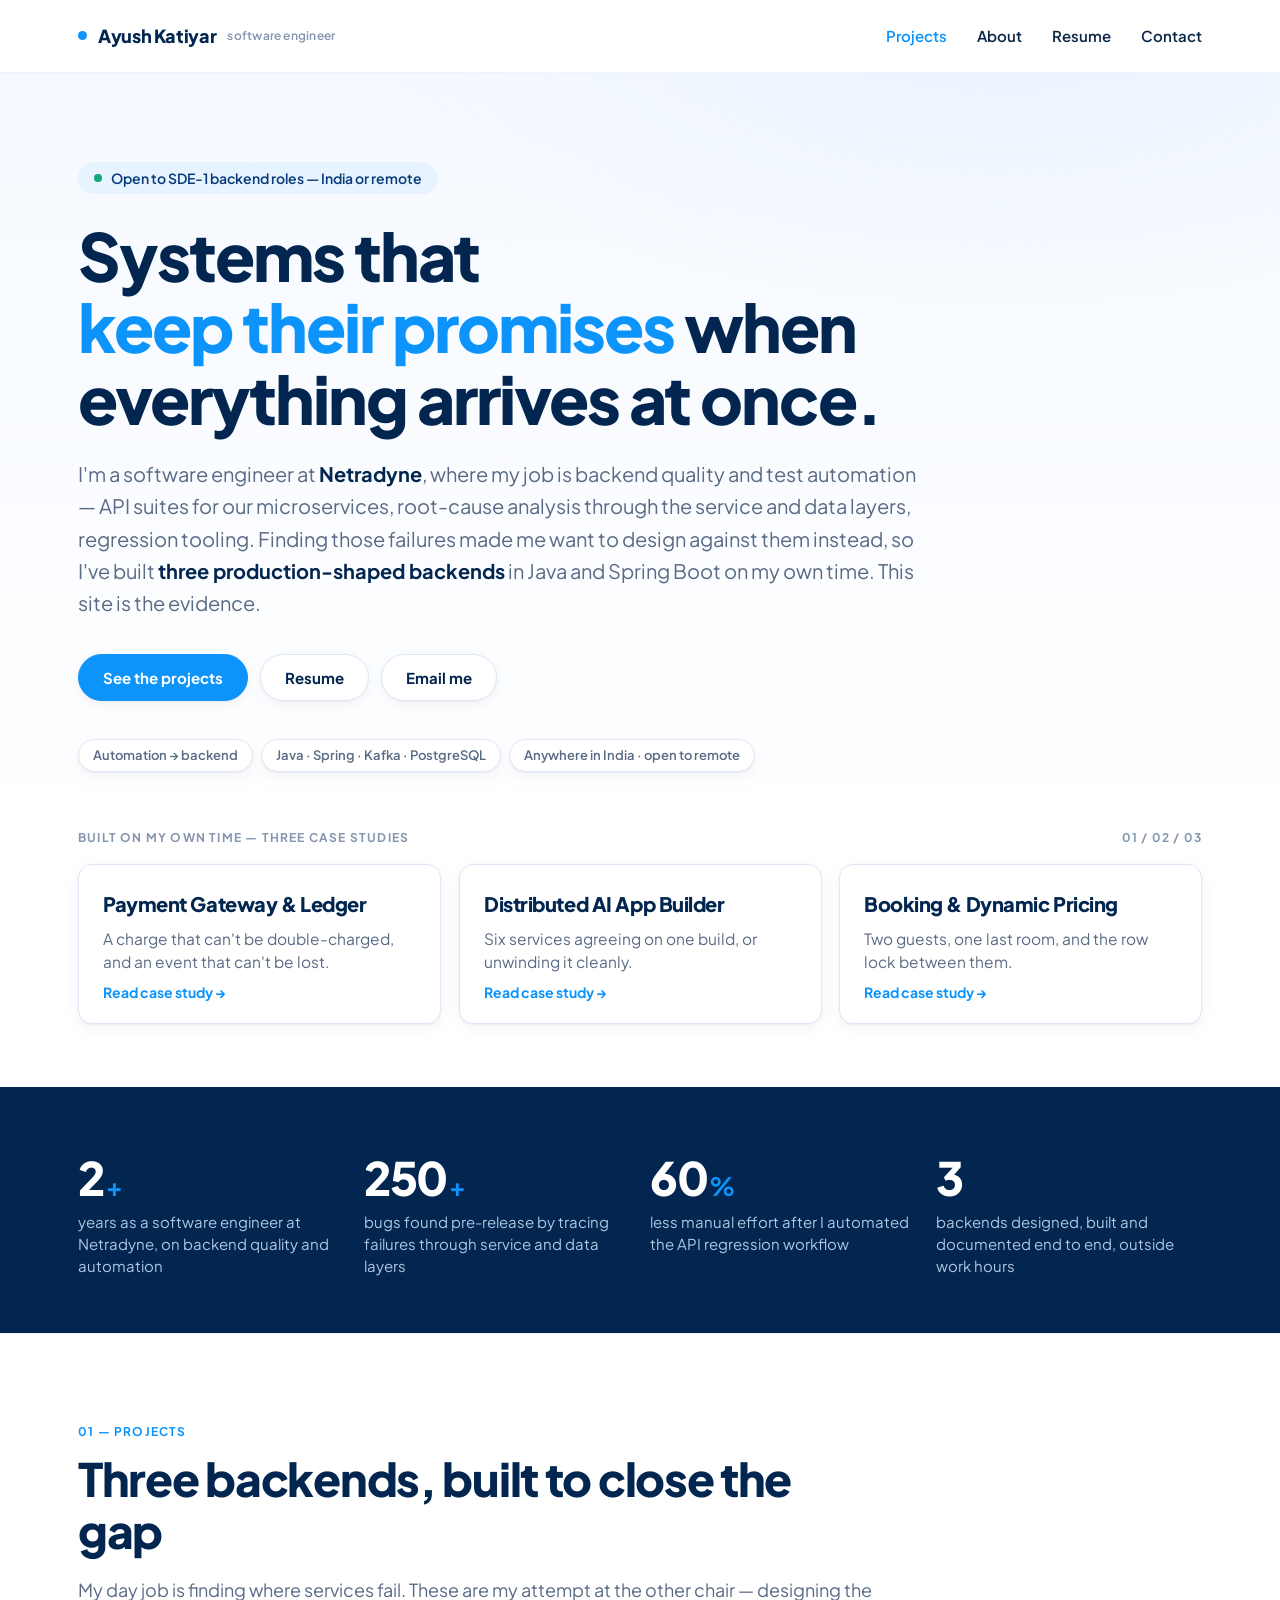
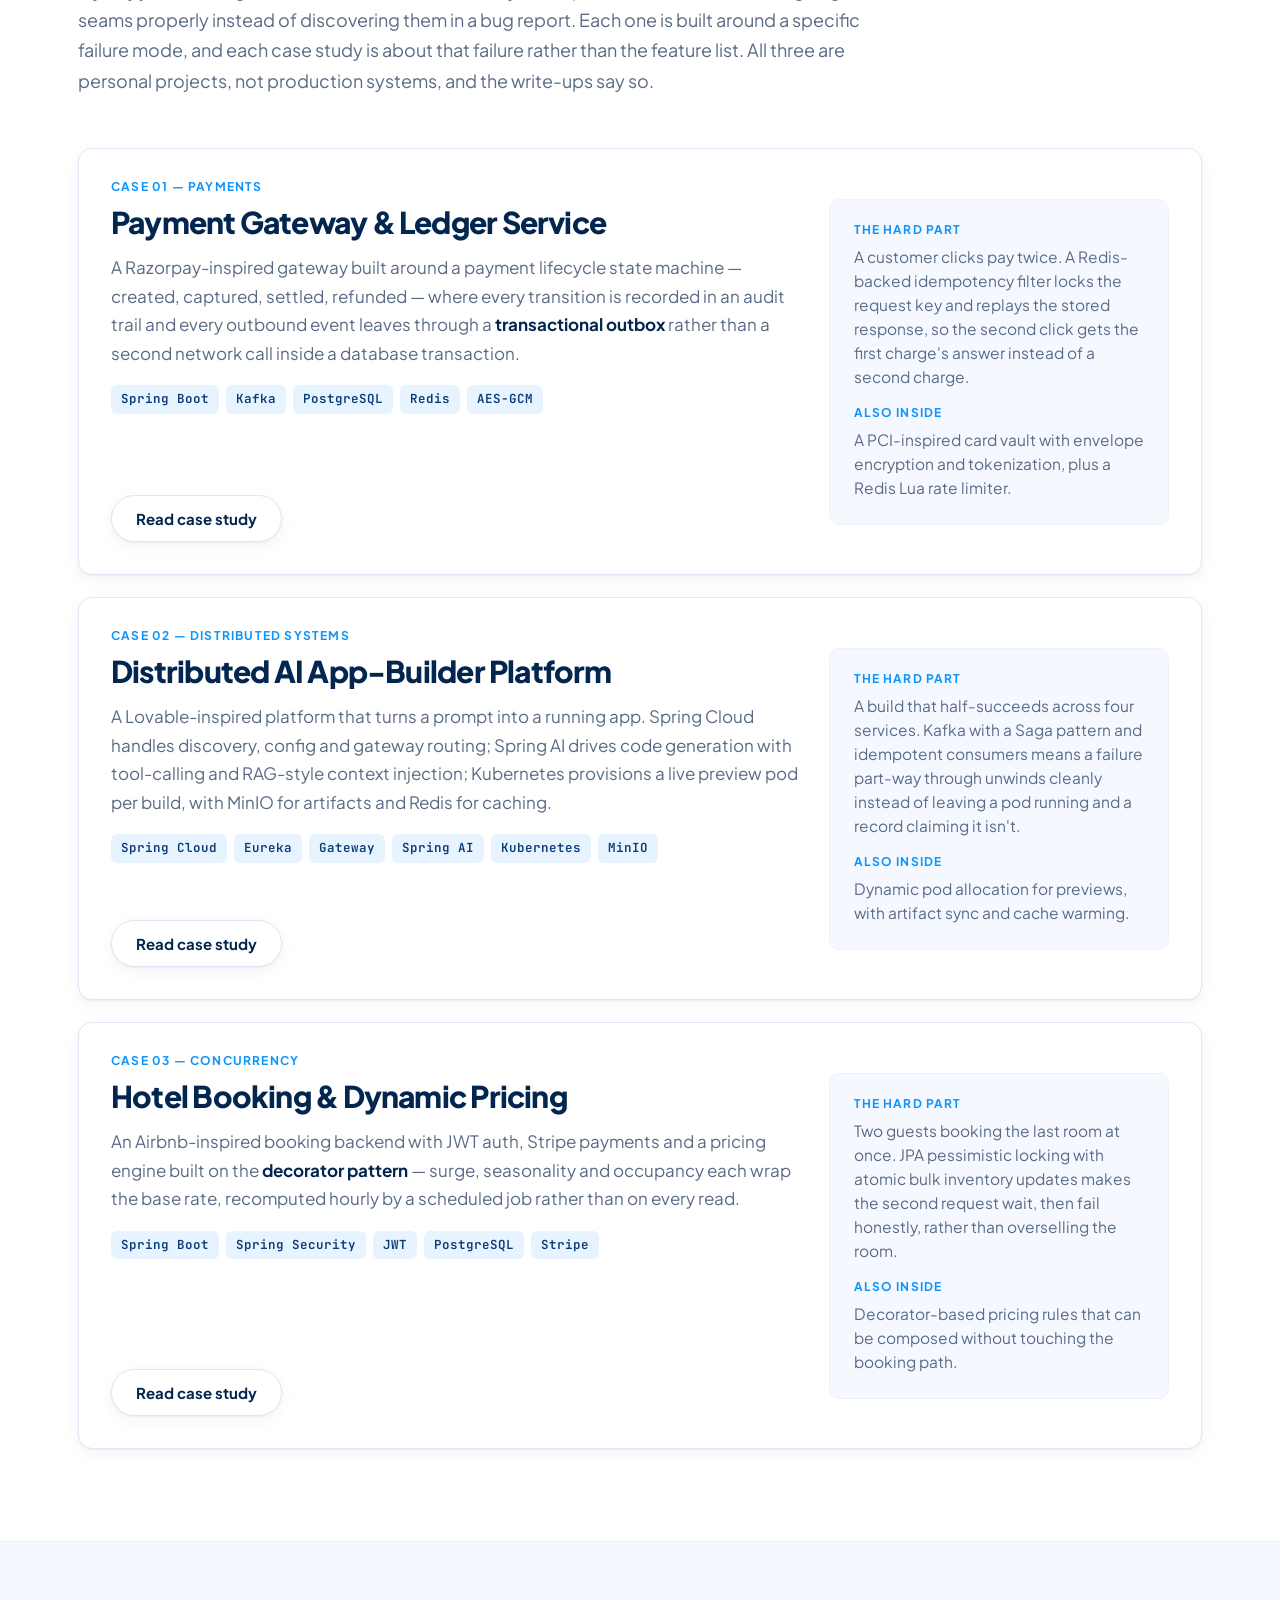
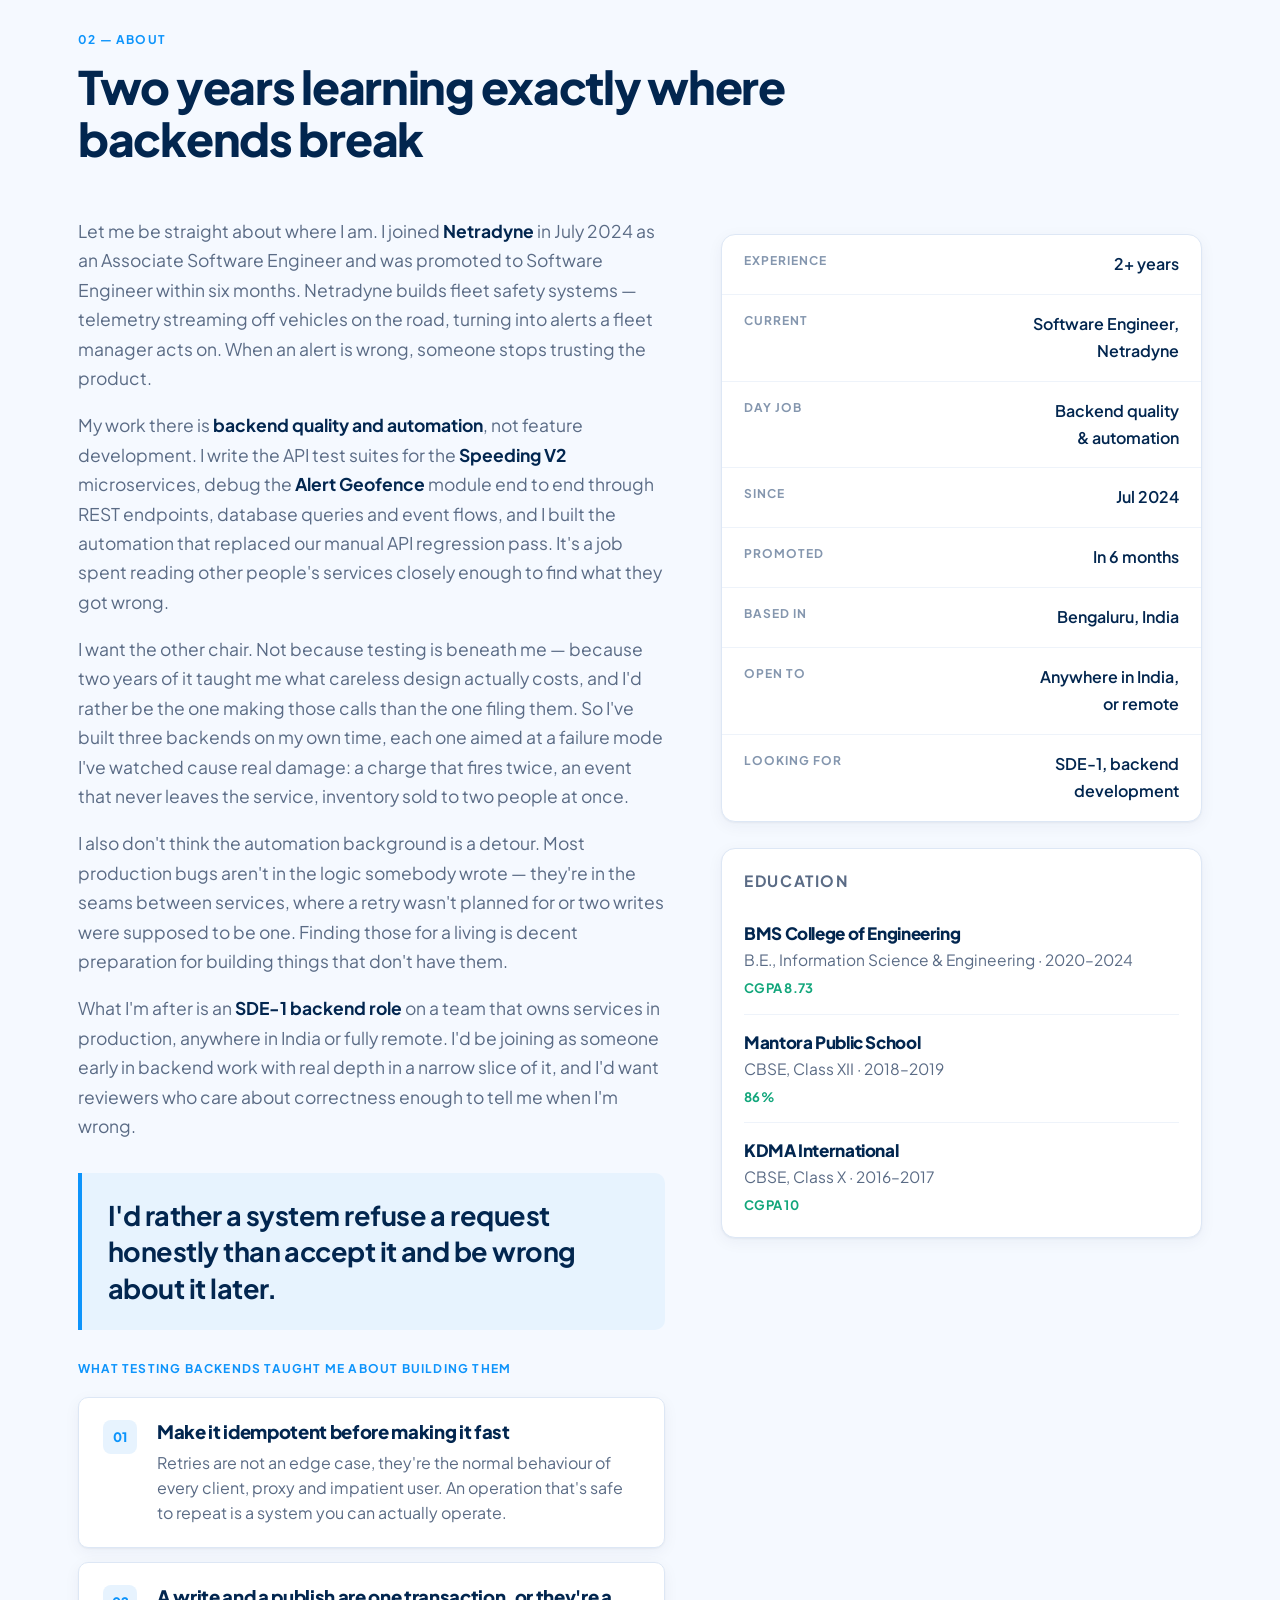
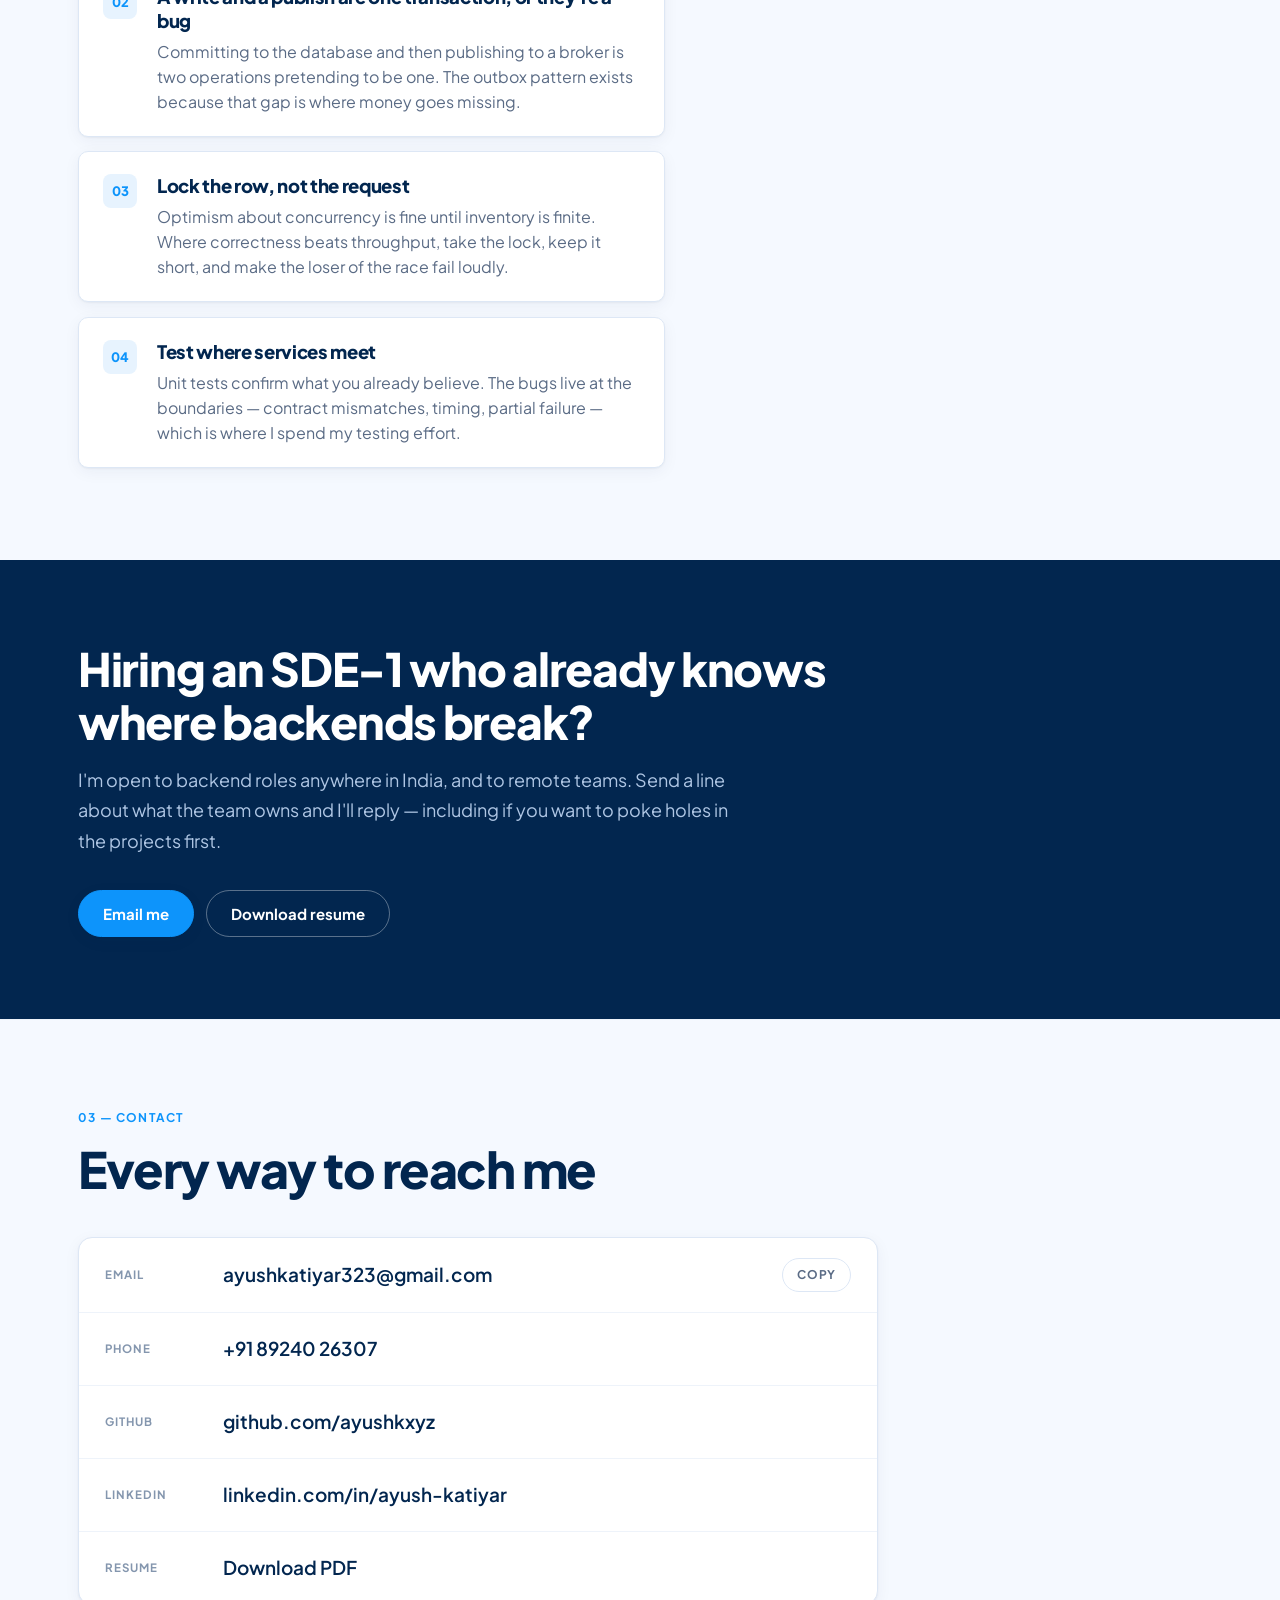
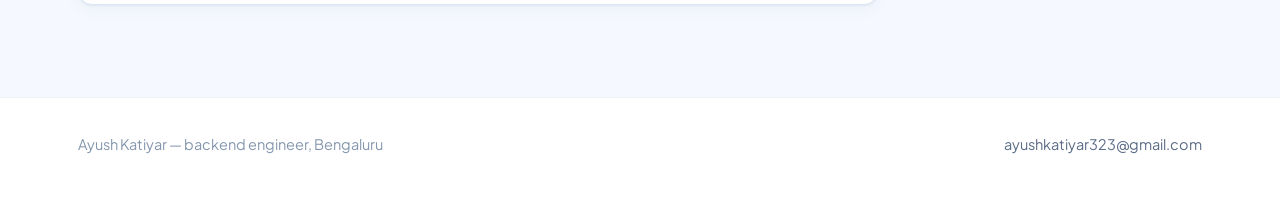
==== index.html @ 24a3d7e9 "Add portfolio site" ====
<!DOCTYPE html>
<html lang="en">
<head>
<meta charset="utf-8">
<meta name="viewport" content="width=device-width, initial-scale=1">
<title>Ayush Katiyar — Software Engineer, moving into backend</title>
<meta name="description" content="Software engineer at Netradyne working on backend quality and test automation, targeting SDE-1 backend roles. Three backends built end to end in Java, Spring Boot, Kafka, PostgreSQL and Redis.">
<meta name="theme-color" content="#FFFFFF">
<meta property="og:title" content="Ayush Katiyar — Software Engineer, moving into backend">
<meta property="og:description" content="I find where backends break for a living. These are three I built to design against those failures instead.">
<meta property="og:type" content="website">
<link rel="preconnect" href="https://fonts.googleapis.com">
<link rel="preconnect" href="https://fonts.gstatic.com" crossorigin>
<link href="https://fonts.googleapis.com/css2?family=Plus+Jakarta+Sans:wght@400;500;600;700;800&family=JetBrains+Mono:wght@400;500;600&display=swap" rel="stylesheet">
<link rel="stylesheet" href="styles.css">
<script>if(!window.matchMedia('(prefers-reduced-motion: reduce)').matches&&'IntersectionObserver' in window){document.documentElement.className+=' anim'}</script>
<link rel="icon" href="data:image/svg+xml,<svg xmlns='http://www.w3.org/2000/svg' viewBox='0 0 100 100'><rect width='100' height='100' rx='22' fill='%2302264F'/><text y='70' x='50' font-size='54' text-anchor='middle' font-family='Helvetica,Arial' font-weight='700' fill='%23FFFFFF'>ak</text></svg>">
</head>
<body>

<nav class="nav">
  <div class="wrap">
    <a class="mark" href="#top">
      <span class="dot" aria-hidden="true"></span>
      Ayush Katiyar
      <span class="sub">software engineer</span>
    </a>
    <ul>
      <li><a href="#projects" aria-current="true">Projects</a></li>
      <li><a href="#about">About</a></li>
      <li class="hide-sm"><a href="Ayush_Katiyar_Resume.pdf" download>Resume</a></li>
      <li><a href="#contact">Contact</a></li>
    </ul>
  </div>
</nav>

<header class="hero" id="top">
  <div class="hero-top">
    <div class="wrap">
      <span class="badge"><span class="dot" aria-hidden="true"></span> Open to SDE-1 backend roles — India or remote</span>
      <h1>Systems that <em>keep their promises</em> when everything arrives at once.</h1>
      <p class="lede">I'm a software engineer at <b>Netradyne</b>, where my job is backend quality and test automation — API suites for our microservices, root-cause analysis through the service and data layers, regression tooling. Finding those failures made me want to design against them instead, so I've built <b>three production-shaped backends</b> in Java and Spring Boot on my own time. This site is the evidence.</p>
      <div class="hero-actions">
        <a class="btn btn-fill" href="#projects">See the projects</a>
        <a class="btn" href="Ayush_Katiyar_Resume.pdf" download>Resume</a>
        <a class="btn" href="https://mail.google.com/mail/?view=cm&amp;fs=1&amp;to=ayushkatiyar323@gmail.com&amp;su=Hi%20Ayush" target="_blank" rel="noopener" data-email="ayushkatiyar323@gmail.com">Email me</a>
      </div>
      <div class="hero-meta">
        <span>Automation → backend</span>
        <span>Java · Spring · Kafka · PostgreSQL</span>
        <span>Anywhere in India · open to remote</span>
      </div>
    </div>
  </div>

  <div class="peek">
    <div class="wrap">
      <div class="peek-head">
        <p class="label">Built on my own time — three case studies</p>
        <p class="label">01 / 02 / 03</p>
      </div>
    </div>
    <div class="wrap">
      <div class="peek-grid">
        <a class="peek-card" href="payment-gateway.html">
          <h3>Payment Gateway &amp; Ledger</h3>
          <p>A charge that can't be double-charged, and an event that can't be lost.</p>
          <span class="go">Read case study →</span>
        </a>
        <a class="peek-card" href="ai-platform.html">
          <h3>Distributed AI App Builder</h3>
          <p>Six services agreeing on one build, or unwinding it cleanly.</p>
          <span class="go">Read case study →</span>
        </a>
        <a class="peek-card" href="booking-engine.html">
          <h3>Booking &amp; Dynamic Pricing</h3>
          <p>Two guests, one last room, and the row lock between them.</p>
          <span class="go">Read case study →</span>
        </a>
      </div>
    </div>
  </div>
</header>

<main>

  <section class="stats">
    <div class="wrap">
      <div class="stat-grid">
        <div class="stat">
          <p class="n">2<small>+</small></p>
          <p>years as a software engineer at Netradyne, on backend quality and automation</p>
        </div>
        <div class="stat">
          <p class="n">250<small>+</small></p>
          <p>bugs found pre-release by tracing failures through service and data layers</p>
        </div>
        <div class="stat">
          <p class="n">60<small>%</small></p>
          <p>less manual effort after I automated the API regression workflow</p>
        </div>
        <div class="stat">
          <p class="n">3</p>
          <p>backends designed, built and documented end to end, outside work hours</p>
        </div>
      </div>
    </div>
  </section>

  <section id="projects">
    <div class="wrap">
      <div class="sec-head">
        <p class="label">01 — Projects</p>
        <div>
          <h2>Three backends, built to close the gap</h2>
          <p class="sub">My day job is finding where services fail. These are my attempt at the other chair — designing the seams properly instead of discovering them in a bug report. Each one is built around a specific failure mode, and each case study is about that failure rather than the feature list. All three are personal projects, not production systems, and the write-ups say so.</p>
        </div>
      </div>

      <article class="entry">
        <div class="entry-main">
          <p class="label kicker">Case 01 — Payments</p>
          <h3><a href="payment-gateway.html">Payment Gateway &amp; Ledger Service</a></h3>
          <p class="body">A Razorpay-inspired gateway built around a payment lifecycle state machine — created, captured, settled, refunded — where every transition is recorded in an audit trail and every outbound event leaves through a <b>transactional outbox</b> rather than a second network call inside a database transaction.</p>
          <div class="stack"><span>Spring Boot</span><span>Kafka</span><span>PostgreSQL</span><span>Redis</span><span>AES-GCM</span></div>
          <div class="entry-cta"><a class="btn" href="payment-gateway.html">Read case study</a></div>
        </div>
        <dl class="aside">
          <dt>The hard part</dt>
          <dd>A customer clicks pay twice. A Redis-backed idempotency filter locks the request key and replays the stored response, so the second click gets the first charge's answer instead of a second charge.</dd>
          <dt>Also inside</dt>
          <dd>A PCI-inspired card vault with envelope encryption and tokenization, plus a Redis Lua rate limiter.</dd>
        </dl>
      </article>

      <article class="entry">
        <div class="entry-main">
          <p class="label kicker">Case 02 — Distributed systems</p>
          <h3><a href="ai-platform.html">Distributed AI App-Builder Platform</a></h3>
          <p class="body">A Lovable-inspired platform that turns a prompt into a running app. Spring Cloud handles discovery, config and gateway routing; Spring AI drives code generation with tool-calling and RAG-style context injection; Kubernetes provisions a live preview pod per build, with MinIO for artifacts and Redis for caching.</p>
          <div class="stack"><span>Spring Cloud</span><span>Eureka</span><span>Gateway</span><span>Spring AI</span><span>Kubernetes</span><span>MinIO</span></div>
          <div class="entry-cta"><a class="btn" href="ai-platform.html">Read case study</a></div>
        </div>
        <dl class="aside">
          <dt>The hard part</dt>
          <dd>A build that half-succeeds across four services. Kafka with a Saga pattern and idempotent consumers means a failure part-way through unwinds cleanly instead of leaving a pod running and a record claiming it isn't.</dd>
          <dt>Also inside</dt>
          <dd>Dynamic pod allocation for previews, with artifact sync and cache warming.</dd>
        </dl>
      </article>

      <article class="entry">
        <div class="entry-main">
          <p class="label kicker">Case 03 — Concurrency</p>
          <h3><a href="booking-engine.html">Hotel Booking &amp; Dynamic Pricing</a></h3>
          <p class="body">An Airbnb-inspired booking backend with JWT auth, Stripe payments and a pricing engine built on the <b>decorator pattern</b> — surge, seasonality and occupancy each wrap the base rate, recomputed hourly by a scheduled job rather than on every read.</p>
          <div class="stack"><span>Spring Boot</span><span>Spring Security</span><span>JWT</span><span>PostgreSQL</span><span>Stripe</span></div>
          <div class="entry-cta"><a class="btn" href="booking-engine.html">Read case study</a></div>
        </div>
        <dl class="aside">
          <dt>The hard part</dt>
          <dd>Two guests booking the last room at once. JPA pessimistic locking with atomic bulk inventory updates makes the second request wait, then fail honestly, rather than overselling the room.</dd>
          <dt>Also inside</dt>
          <dd>Decorator-based pricing rules that can be composed without touching the booking path.</dd>
        </dl>
      </article>
    </div>
  </section>

  <section id="about" class="section-tint">
    <div class="wrap">
      <div class="sec-head">
        <p class="label">02 — About</p>
        <div>
          <h2>Two years learning exactly where backends break</h2>
        </div>
      </div>

      <div class="about-grid">
        <div>
          <div class="prose">
            <p>Let me be straight about where I am. I joined <b>Netradyne</b> in July 2024 as an Associate Software Engineer and was promoted to Software Engineer within six months. Netradyne builds fleet safety systems — telemetry streaming off vehicles on the road, turning into alerts a fleet manager acts on. When an alert is wrong, someone stops trusting the product.</p>
            <p>My work there is <b>backend quality and automation</b>, not feature development. I write the API test suites for the <b>Speeding V2</b> microservices, debug the <b>Alert Geofence</b> module end to end through REST endpoints, database queries and event flows, and I built the automation that replaced our manual API regression pass. It's a job spent reading other people's services closely enough to find what they got wrong.</p>
            <p>I want the other chair. Not because testing is beneath me — because two years of it taught me what careless design actually costs, and I'd rather be the one making those calls than the one filing them. So I've built three backends on my own time, each one aimed at a failure mode I've watched cause real damage: a charge that fires twice, an event that never leaves the service, inventory sold to two people at once.</p>
            <p>I also don't think the automation background is a detour. Most production bugs aren't in the logic somebody wrote — they're in the seams between services, where a retry wasn't planned for or two writes were supposed to be one. Finding those for a living is decent preparation for building things that don't have them.</p>
            <p>What I'm after is an <b>SDE-1 backend role</b> on a team that owns services in production, anywhere in India or fully remote. I'd be joining as someone early in backend work with real depth in a narrow slice of it, and I'd want reviewers who care about correctness enough to tell me when I'm wrong.</p>
          </div>

          <p class="pull">I'd rather a system refuse a request honestly than accept it and be wrong about it later.</p>

          <p class="label" style="margin-bottom:22px">What testing backends taught me about building them</p>
          <ol class="principles">
            <li>
              <div>
                <h4>Make it idempotent before making it fast</h4>
                <p>Retries are not an edge case, they're the normal behaviour of every client, proxy and impatient user. An operation that's safe to repeat is a system you can actually operate.</p>
              </div>
            </li>
            <li>
              <div>
                <h4>A write and a publish are one transaction, or they're a bug</h4>
                <p>Committing to the database and then publishing to a broker is two operations pretending to be one. The outbox pattern exists because that gap is where money goes missing.</p>
              </div>
            </li>
            <li>
              <div>
                <h4>Lock the row, not the request</h4>
                <p>Optimism about concurrency is fine until inventory is finite. Where correctness beats throughput, take the lock, keep it short, and make the loser of the race fail loudly.</p>
              </div>
            </li>
            <li>
              <div>
                <h4>Test where services meet</h4>
                <p>Unit tests confirm what you already believe. The bugs live at the boundaries — contract mismatches, timing, partial failure — which is where I spend my testing effort.</p>
              </div>
            </li>
          </ol>
        </div>

        <aside>
          <dl class="facts">
            <div class="row"><dt>Experience</dt><dd>2+ years</dd></div>
            <div class="row"><dt>Current</dt><dd>Software Engineer,<br>Netradyne</dd></div>
            <div class="row"><dt>Day job</dt><dd>Backend quality<br>&amp; automation</dd></div>
            <div class="row"><dt>Since</dt><dd>Jul 2024</dd></div>
            <div class="row"><dt>Promoted</dt><dd>In 6 months</dd></div>
            <div class="row"><dt>Based in</dt><dd>Bengaluru, India</dd></div>
            <div class="row"><dt>Open to</dt><dd>Anywhere in India,<br>or remote</dd></div>
            <div class="row"><dt>Looking for</dt><dd>SDE-1, backend<br>development</dd></div>
          </dl>

          <div class="edu">
            <p class="label" style="margin-bottom:18px">Education</p>
            <div class="item">
              <h4>BMS College of Engineering</h4>
              <p>B.E., Information Science &amp; Engineering · 2020–2024</p>
              <p class="score">CGPA 8.73</p>
            </div>
            <div class="item">
              <h4>Mantora Public School</h4>
              <p>CBSE, Class XII · 2018–2019</p>
              <p class="score">86%</p>
            </div>
            <div class="item">
              <h4>KDMA International</h4>
              <p>CBSE, Class X · 2016–2017</p>
              <p class="score">CGPA 10</p>
            </div>
          </div>
        </aside>
      </div>
    </div>
  </section>

  <section class="cta-band">
    <div class="wrap">
      <h2>Hiring an SDE-1 who already knows where backends break?</h2>
      <p>I'm open to backend roles anywhere in India, and to remote teams. Send a line about what the team owns and I'll reply — including if you want to poke holes in the projects first.</p>
      <div class="row">
        <a class="btn btn-fill" href="https://mail.google.com/mail/?view=cm&amp;fs=1&amp;to=ayushkatiyar323@gmail.com&amp;su=Hi%20Ayush" target="_blank" rel="noopener" data-email="ayushkatiyar323@gmail.com">Email me</a>
        <a class="btn btn-ghost" href="Ayush_Katiyar_Resume.pdf" download>Download resume</a>
      </div>
    </div>
  </section>

  <section class="contact" id="contact">
    <div class="wrap">
      <p class="label">03 — Contact</p>
      <h2>Every way to reach me</h2>
      <div class="rows">
        <div class="crow">
          <span class="lbl">Email</span>
          <span class="val"><a href="mailto:ayushkatiyar323@gmail.com?subject=Hi%20Ayush" data-email="ayushkatiyar323@gmail.com">ayushkatiyar323@gmail.com</a></span>
          <button class="copy" id="copyEmail" type="button">Copy</button>
        </div>
        <div class="crow">
          <span class="lbl">Phone</span>
          <span class="val"><a href="tel:+918924026307">+91 89240 26307</a></span>
        </div>
        <div class="crow">
          <span class="lbl">GitHub</span>
          <span class="val"><a href="https://github.com/ayushkxyz" target="_blank" rel="noopener">github.com/ayushkxyz</a></span>
        </div>
        <div class="crow">
          <span class="lbl">LinkedIn</span>
          <span class="val"><a href="https://www.linkedin.com/in/ayush-katiyar" target="_blank" rel="noopener">linkedin.com/in/ayush-katiyar</a></span>
        </div>
        <div class="crow">
          <span class="lbl">Resume</span>
          <span class="val"><a href="Ayush_Katiyar_Resume.pdf" download>Download PDF</a></span>
        </div>
      </div>
    </div>
  </section>

</main>

<footer>
  <div class="wrap">
    <span>Ayush Katiyar — backend engineer, Bengaluru</span>
    <span><a href="mailto:ayushkatiyar323@gmail.com?subject=Hi%20Ayush" data-email="ayushkatiyar323@gmail.com">ayushkatiyar323@gmail.com</a></span>
  </div>
</footer>

<script src="app.js"></script>
</body>
</html>
---- styles.css ----
/* ============================================================
   Ayush Katiyar — portfolio
   Fintech-product visual language: navy type on white,
   dodger-blue actions, rounded cards, soft blue shadows.
   ============================================================ */

:root{
  --white:#FFFFFF;
  --tint:#F5F9FF;
  --tint-2:#EBF3FF;
  --navy:#02264F;
  --navy-2:#063A78;
  --ink:#0B2545;
  --muted:#5A6B85;
  --muted-2:#8496AE;
  --line:#DDE7F5;
  --line-2:#EEF3FA;
  --blue:#0D94FB;
  --blue-dark:#0A7BD1;
  --blue-soft:#E7F3FE;
  --green:#12A67B;
  --shadow:0 1px 2px rgba(2,38,82,.05),0 4px 16px rgba(2,38,82,.05);
  --shadow-lift:0 8px 30px rgba(2,38,82,.11);

  --sans:"Plus Jakarta Sans",system-ui,-apple-system,sans-serif;
  --mono:"JetBrains Mono",ui-monospace,monospace;

  --r:14px;
  --r-sm:10px;
  --gutter:28px;
  --max:1180px;
}

*{box-sizing:border-box}
html{-webkit-text-size-adjust:100%;scroll-behavior:smooth}
body{
  margin:0;
  background:var(--white);
  color:var(--ink);
  font:400 17.5px/1.68 var(--sans);
  -webkit-font-smoothing:antialiased;
}
::selection{background:var(--blue);color:#fff}
h1,h2,h3,h4{font-family:var(--sans);color:var(--navy);margin:0;line-height:1.14;letter-spacing:-.022em;font-weight:800}
p{margin:0}
a{color:var(--blue);text-decoration:none}
a:hover{color:var(--blue-dark)}
:focus-visible{outline:2.5px solid var(--blue);outline-offset:3px;border-radius:4px}
img,svg{max-width:100%}
code{font-family:var(--mono);font-size:.9em;background:var(--tint-2);color:var(--navy-2);padding:2px 6px;border-radius:5px}

.wrap{width:100%;max-width:var(--max);margin:0 auto;padding:0 var(--gutter)}
.rule{border:0;border-top:1px solid var(--line-2);margin:0}

/* eyebrow label */
.label{
  font:700 12px/1 var(--sans);
  letter-spacing:.1em;text-transform:uppercase;color:var(--blue);
}
.label-y{color:var(--blue)}

/* pill badge */
.badge{
  display:inline-flex;align-items:center;gap:9px;
  background:var(--blue-soft);color:var(--navy-2);
  border-radius:999px;padding:9px 16px;
  font:600 14px/1 var(--sans);
}
.badge .dot{width:8px;height:8px;border-radius:50%;background:var(--green);flex:none}

/* ---------------- nav ---------------- */
.nav{
  position:sticky;top:0;z-index:40;
  background:rgba(255,255,255,.92);
  backdrop-filter:blur(12px);
  border-bottom:1px solid var(--line-2);
}
.nav .wrap{display:flex;align-items:center;gap:24px;height:72px}
.nav .mark{
  display:flex;align-items:center;gap:11px;flex:1;min-width:0;
  font-weight:800;font-size:18px;color:var(--navy);letter-spacing:-.02em;
}
.nav .mark:hover{color:var(--navy)}
.nav .mark .dot{width:9px;height:9px;border-radius:50%;background:var(--blue);flex:none}
.nav .mark .sub{font:600 12px/1 var(--sans);color:var(--muted-2);letter-spacing:.02em}
.nav ul{display:flex;align-items:center;gap:30px;margin:0;padding:0;list-style:none}
.nav ul a{font:600 15px/1 var(--sans);color:var(--ink)}
.nav ul a:hover{color:var(--blue)}
.nav ul a[aria-current]{color:var(--blue)}

/* ---------------- buttons ---------------- */
.btn{
  display:inline-flex;align-items:center;justify-content:center;gap:8px;
  font:700 15px/1 var(--sans);
  padding:15px 24px;border-radius:999px;
  border:1.5px solid var(--line);background:var(--white);color:var(--navy);
  cursor:pointer;box-shadow:var(--shadow);
  transition:border-color .16s ease,color .16s ease,box-shadow .2s ease,transform .16s ease,background .16s ease;
}
.btn:hover{border-color:var(--blue);color:var(--blue);box-shadow:var(--shadow-lift);transform:translateY(-2px)}
.btn-fill{background:var(--blue);border-color:var(--blue);color:#fff}
.btn-fill:hover{background:var(--blue-dark);border-color:var(--blue-dark);color:#fff}
.btn-ghost{background:transparent;border-color:rgba(255,255,255,.35);color:#fff;box-shadow:none}
.btn-ghost:hover{background:rgba(255,255,255,.1);border-color:#fff;color:#fff}

/* ---------------- hero ---------------- */
.hero{
  position:relative;overflow:hidden;
  background:
    radial-gradient(900px 460px at 78% -8%,var(--tint-2) 0%,rgba(235,243,255,0) 70%),
    linear-gradient(180deg,var(--tint) 0%,var(--white) 78%);
}
.hero-top{padding:88px 0 60px;position:relative}
.hero h1{
  font-size:clamp(38px,5.6vw,66px);
  max-width:20ch;margin-top:26px;letter-spacing:-.03em;line-height:1.08;
}
.hero h1 em{font-style:normal;color:var(--blue)}
.hero .lede{
  margin-top:24px;max-width:56ch;color:var(--muted);
  font-size:clamp(17.5px,1.6vw,20px);line-height:1.62;
}
.hero .lede b{color:var(--navy);font-weight:700}
.hero-actions{display:flex;flex-wrap:wrap;gap:12px;margin-top:34px}
.hero-meta{
  display:flex;flex-wrap:wrap;gap:8px;margin-top:38px;align-items:center;
}
.hero-meta span{
  font:600 13px/1 var(--sans);color:var(--muted);
  background:var(--white);border:1px solid var(--line);
  border-radius:999px;padding:9px 14px;box-shadow:var(--shadow);
}
.hero-meta span::before{content:none}

/* work peek cards at the fold */
.peek{padding-bottom:64px}
.peek-head{display:flex;justify-content:space-between;align-items:baseline;padding:0 0 20px;gap:20px}
.peek-head .label{color:var(--muted-2)}
.peek-grid{display:grid;grid-template-columns:repeat(3,1fr);gap:18px;background:transparent;border:0}
.peek-card{
  background:var(--white);border:1px solid var(--line);border-radius:var(--r);
  padding:26px 24px 24px;display:flex;flex-direction:column;gap:11px;
  box-shadow:var(--shadow);
  transition:box-shadow .22s ease,transform .22s ease,border-color .22s ease;
}
.peek-card:hover{box-shadow:var(--shadow-lift);transform:translateY(-4px);border-color:var(--blue)}
.peek-card h3{font-size:20px;line-height:1.25}
.peek-card p{font-size:15.5px;color:var(--muted);line-height:1.5}
.peek-card .go{margin-top:auto;font:700 14px/1 var(--sans);color:var(--blue);display:inline-block}

/* ---------------- stat band ---------------- */
.stats{background:var(--navy);border:0;padding:56px 0}
.stat-grid{display:grid;grid-template-columns:repeat(4,1fr);gap:20px}
.stat{color:#fff}
.stat .n{font-size:clamp(32px,3.8vw,46px);font-weight:800;letter-spacing:-.03em;color:#fff;line-height:1.05}
.stat .n small{font-size:.55em;font-weight:700;color:var(--blue);margin-left:2px}
.stat p{margin-top:10px;color:#AFC6E4;font-size:15px;line-height:1.45}

/* ---------------- sections ---------------- */
section{padding:92px 0;border-top:1px solid var(--line-2)}
.section-tint{background:var(--tint)}
.sec-head{display:grid;grid-template-columns:1fr;gap:0;margin-bottom:52px;max-width:none}
.sec-head h2{font-size:clamp(30px,4.2vw,46px);letter-spacing:-.028em;max-width:24ch;margin-top:14px}
.sec-head .sub{color:var(--muted);margin-top:18px;max-width:62ch;font-size:18px}

/* ---------------- work list ---------------- */
.entry{
  display:grid;grid-template-columns:minmax(0,1fr) 340px;gap:30px;
  background:var(--white);border:1px solid var(--line);border-radius:var(--r);
  padding:32px;margin-bottom:22px;box-shadow:var(--shadow);
  transition:box-shadow .22s ease,border-color .22s ease;
}
.entry:hover{box-shadow:var(--shadow-lift);border-color:#C9DDF6}
.entry:last-of-type{margin-bottom:0}
.entry-main{display:flex;flex-direction:column;min-width:0}
.entry-cta{margin-top:auto;padding-top:24px}
.entry h3{font-size:clamp(23px,2.6vw,30px);letter-spacing:-.026em}
.entry h3 a{color:var(--navy)}
.entry h3 a:hover{color:var(--blue)}
.entry .kicker{margin-bottom:12px}
.entry .body{color:var(--muted);margin-top:14px;max-width:60ch;font-size:17px}
.entry .body b{color:var(--navy);font-weight:700}
.stack{display:flex;flex-wrap:wrap;gap:7px;margin-top:18px}
.stack span{
  font:600 12.5px/1 var(--mono);color:var(--navy-2);
  background:var(--blue-soft);border-radius:6px;padding:8px 10px;
}
.entry .aside{
  background:var(--tint);border:1px solid var(--line-2);border-radius:var(--r-sm);
  padding:24px;align-self:stretch;
}
.entry .aside dt{
  font:700 12px/1 var(--sans);letter-spacing:.09em;text-transform:uppercase;
  color:var(--blue);margin-bottom:9px;
}
.entry .aside dd{margin:0 0 18px;color:var(--muted);font-size:15.5px;line-height:1.55}
.entry .aside dd:last-child{margin-bottom:0}

/* ---------------- about ---------------- */
.about-grid{display:grid;grid-template-columns:1.1fr .9fr;gap:56px}
.prose p{margin-bottom:18px;color:var(--muted);font-size:17.5px}
.prose p:last-child{margin-bottom:0}
.prose b{color:var(--navy);font-weight:700}
.pull{
  font-size:clamp(21px,2.4vw,27px);font-weight:700;line-height:1.35;
  letter-spacing:-.02em;color:var(--navy);
  background:var(--blue-soft);border-left:4px solid var(--blue);
  border-radius:0 var(--r-sm) var(--r-sm) 0;
  padding:24px 26px;margin:32px 0;
}
.principles{margin:0;padding:0;list-style:none;counter-reset:p;display:grid;gap:14px}
.principles li{
  counter-increment:p;background:var(--white);
  border:1px solid var(--line);border-radius:var(--r-sm);padding:22px 24px;
  display:grid;grid-template-columns:38px 1fr;gap:16px;box-shadow:var(--shadow);
  transition:border-color .2s ease,box-shadow .2s ease;
}
.principles li:hover{border-color:var(--blue);box-shadow:var(--shadow-lift)}
.principles li::before{
  content:counter(p,decimal-leading-zero);
  font:800 13px/1.7 var(--sans);color:var(--blue);
  background:var(--blue-soft);border-radius:8px;
  width:34px;height:34px;display:grid;place-items:center;
}
.principles h4{font-size:18.5px;letter-spacing:-.018em;line-height:1.3}
.principles p{color:var(--muted);font-size:16px;margin-top:7px;line-height:1.55}

.facts{
  background:var(--white);border:1px solid var(--line);
  border-radius:var(--r);box-shadow:var(--shadow);overflow:hidden;
}
.facts .row{display:flex;justify-content:space-between;gap:18px;padding:16px 22px;border-top:1px solid var(--line-2)}
.facts .row:first-child{border-top:none}
.facts dt{font:700 12px/1.6 var(--sans);letter-spacing:.08em;text-transform:uppercase;color:var(--muted-2)}
.facts dd{margin:0;text-align:right;font-size:16px;font-weight:600;color:var(--navy)}
.edu{margin-top:26px;background:var(--white);border:1px solid var(--line);border-radius:var(--r);padding:6px 22px;box-shadow:var(--shadow)}
.edu > .label{padding-top:18px;display:block}
.edu h4{font-size:17px;margin-bottom:4px}
.edu .item{padding:18px 0;border-top:1px solid var(--line-2)}
.edu .item:first-of-type{border-top:none}
.edu p{color:var(--muted);font-size:15.5px}
.edu .score{font:700 13px/1 var(--sans);color:var(--green);margin-top:9px;letter-spacing:.02em}

/* ---------------- diagrams ---------------- */
.figure{
  border:1px solid var(--line);background:var(--white);
  border-radius:var(--r);padding:28px;box-shadow:var(--shadow);
}
.figure svg{width:100%;height:auto;display:block}
.figure figcaption{
  margin-top:22px;padding-top:18px;border-top:1px solid var(--line-2);
  color:var(--muted);font-size:15.5px;line-height:1.55;
  display:flex;gap:20px;justify-content:space-between;align-items:flex-start;flex-wrap:wrap;
}
.figure figcaption p{max-width:56ch}
.node rect{fill:var(--white);stroke:#C4D8F0;stroke-width:1.4}
.node text{font:600 12.5px var(--mono);fill:var(--muted)}
.node.on rect{stroke:var(--blue);stroke-width:2;fill:var(--blue-soft)}
.node.on text{fill:var(--navy)}
.node.terminal rect{stroke-dasharray:4 3}
.node.ghost rect{fill:var(--tint);stroke-dasharray:3 3}
.edge{stroke:#B9CFE9;stroke-width:1.4;fill:none}
.edge.dashed{stroke-dasharray:5 4}
.edge.y{stroke:var(--blue)}
.arrow{fill:#B9CFE9}
.arrow.y{fill:var(--blue)}
.edge-label{font:500 11.5px var(--mono);fill:var(--muted-2)}
.lane-label{font:700 11.5px var(--sans);fill:var(--muted-2);letter-spacing:.08em}
.lane-bg{fill:var(--tint)}
#token circle{fill:var(--blue)}
#token{transition:transform .85s cubic-bezier(.5,.05,.3,1);opacity:0}
#token.live{opacity:1}
.run{
  font:700 13.5px/1 var(--sans);
  padding:12px 18px;border:1.5px solid var(--line);border-radius:999px;
  background:var(--white);color:var(--navy);cursor:pointer;white-space:nowrap;
  transition:border-color .16s ease,color .16s ease;
}
.run:hover{border-color:var(--blue);color:var(--blue)}

/* ---------------- case study page ---------------- */
.case-hero{
  padding:70px 0 60px;
  background:
    radial-gradient(760px 380px at 82% -12%,var(--tint-2) 0%,rgba(235,243,255,0) 72%),
    linear-gradient(180deg,var(--tint) 0%,var(--white) 88%);
}
.back{font:700 14px/1 var(--sans);color:var(--blue)}
.back:hover{color:var(--blue-dark)}
.case-hero h1{font-size:clamp(33px,5vw,58px);letter-spacing:-.03em;max-width:22ch;margin-top:22px}
.case-hero .lede{margin-top:24px;max-width:62ch;color:var(--muted);font-size:clamp(17.5px,1.6vw,20px);line-height:1.62}
.spec{
  display:grid;grid-template-columns:repeat(4,1fr);gap:0;
  background:var(--white);border:1px solid var(--line);
  border-radius:var(--r);margin-top:44px;box-shadow:var(--shadow);overflow:hidden;
}
.spec div{padding:22px 24px;border-left:1px solid var(--line-2)}
.spec div:first-child{border-left:0}
.spec dt{font:700 11.5px/1 var(--sans);letter-spacing:.09em;text-transform:uppercase;color:var(--blue);margin-bottom:10px}
.spec dd{margin:0;font-size:15.5px;line-height:1.5;color:var(--navy);font-weight:600}
.case section{padding:76px 0}
.case-body{display:grid;grid-template-columns:1fr;gap:0}
.case-body > .label{margin-bottom:12px}
.case-body h2{font-size:clamp(26px,3.4vw,40px);letter-spacing:-.028em;max-width:26ch}
.case-body .prose{max-width:66ch;margin-top:20px}
.case-body .prose h3{font-size:20px;margin:32px 0 10px;letter-spacing:-.018em}
.case-body .prose ul{margin:16px 0;padding-left:0;list-style:none}
.case-body .prose li{position:relative;padding-left:26px;margin-bottom:11px;color:var(--muted)}
.case-body .prose li::before{
  content:"";position:absolute;left:0;top:.52em;
  width:14px;height:14px;border-radius:50%;
  background:var(--blue-soft);
  box-shadow:inset 0 0 0 3px var(--white),inset 0 0 0 5px var(--blue);
}
.case-body .prose li b{color:var(--navy);font-weight:700}
.case-body .figure{margin-top:32px}
.code{
  font:500 14px/1.75 var(--mono);color:#CFE3FA;
  background:var(--navy);border:0;border-radius:var(--r-sm);
  padding:22px 24px;margin-top:24px;overflow-x:auto;white-space:pre;
  box-shadow:var(--shadow);
}
.code b{color:#7CC5FF;font-weight:600}
.nextprev{display:grid;grid-template-columns:1fr 1fr;gap:18px;padding:56px 0 8px}
.nextprev a{
  background:var(--white);border:1px solid var(--line);border-radius:var(--r);
  padding:30px 32px;display:block;box-shadow:var(--shadow);
  transition:box-shadow .22s ease,border-color .22s ease,transform .22s ease;
}
.nextprev a:hover{box-shadow:var(--shadow-lift);border-color:var(--blue);transform:translateY(-3px)}
.nextprev .label{margin-bottom:11px;display:block}
.nextprev h3{font-size:22px;letter-spacing:-.024em}
.nextprev .r{text-align:right}

/* ---------------- closing CTA band ---------------- */
.cta-band{background:var(--navy);border:0;padding:82px 0}
.cta-band h2{color:#fff;font-size:clamp(29px,4vw,46px);max-width:24ch;letter-spacing:-.028em}
.cta-band p{color:#AFC6E4;margin-top:18px;max-width:52ch;font-size:18px}
.cta-band .row{display:flex;flex-wrap:wrap;gap:12px;margin-top:34px}

/* ---------------- contact ---------------- */
.contact{background:var(--tint)}
.contact h2{font-size:clamp(30px,4.4vw,50px);letter-spacing:-.03em;max-width:22ch;margin-top:16px}
.rows{
  margin-top:40px;max-width:800px;background:var(--white);
  border:1px solid var(--line);border-radius:var(--r);
  box-shadow:var(--shadow);overflow:hidden;
}
.crow{display:flex;align-items:center;gap:22px;padding:20px 26px;border-top:1px solid var(--line-2)}
.crow:first-child{border-top:none}
.crow .lbl{
  font:700 11.5px/1 var(--sans);letter-spacing:.09em;text-transform:uppercase;
  color:var(--muted-2);width:96px;flex:none;
}
.crow .val{font-size:clamp(16.5px,1.8vw,19px);font-weight:600;color:var(--navy);flex:1;min-width:0;overflow-wrap:anywhere}
.crow .val a{color:var(--navy)}
.crow .val a:hover{color:var(--blue)}
.copy{
  font:700 12px/1 var(--sans);letter-spacing:.06em;text-transform:uppercase;
  background:var(--white);border:1.5px solid var(--line);border-radius:999px;
  padding:10px 14px;color:var(--muted);cursor:pointer;
  transition:border-color .16s ease,color .16s ease;
}
.copy:hover{border-color:var(--blue);color:var(--blue)}

footer{padding:34px 0 46px;color:var(--muted-2);font-size:14.5px;border-top:1px solid var(--line-2)}
footer .wrap{display:flex;justify-content:space-between;gap:18px;flex-wrap:wrap}
footer a{color:var(--muted)}
footer a:hover{color:var(--blue)}

/* ---------------- responsive ---------------- */
@media (max-width:1000px){
  .entry{grid-template-columns:1fr;gap:24px;padding:26px}
  .entry-cta{margin-top:0;padding-top:20px}
  .about-grid{grid-template-columns:1fr;gap:44px}
  .spec{grid-template-columns:repeat(2,1fr)}
  .spec div:nth-child(3){border-left:0}
  .spec div:nth-child(n+3){border-top:1px solid var(--line-2)}
  .peek-grid{grid-template-columns:1fr}
  .stat-grid{grid-template-columns:repeat(2,1fr);gap:28px}
  section{padding:70px 0}
  .hero-top{padding:60px 0 46px}
}
@media (max-width:620px){
  :root{--gutter:20px}
  body{font-size:17px}
  .nav .wrap{height:64px;gap:14px}
  .nav .mark .sub{display:none}
  .nav ul{gap:16px}
  .nav ul li.hide-sm{display:none}
  .nav ul a{font-size:14px}
  .spec{grid-template-columns:1fr}
  .spec div{border-left:0;border-top:1px solid var(--line-2)}
  .spec div:first-child{border-top:0}
  .stat-grid{grid-template-columns:1fr;gap:24px}
  .nextprev{grid-template-columns:1fr}
  .nextprev .r{text-align:left}
  .crow{flex-wrap:wrap;gap:10px;padding:18px 20px}
  .crow .lbl{width:100%}
  .figure{padding:18px}
  .pull{padding:20px}
  .case section{padding:56px 0}
  .btn{width:100%}
  .hero-actions,.cta-band .row{flex-direction:column;align-items:stretch}
}

/* ============================================================
   MOTION — gated on html.anim, which is only added when the
   visitor has not asked for reduced motion.
   ============================================================ */

.progress{
  position:fixed;top:0;left:0;height:3px;width:100%;
  background:var(--blue);transform:scaleX(0);transform-origin:0 50%;
  z-index:60;pointer-events:none;
}
html:not(.anim) .progress{display:none}

.nav{transition:box-shadow .25s ease,background .25s ease}
.nav .wrap{transition:height .25s ease}
.nav.scrolled{box-shadow:0 2px 14px rgba(2,38,82,.07)}
.nav.scrolled .wrap{height:62px}

/* scroll reveal */
html.anim .sec-head,
html.anim .entry,
html.anim .peek-card,
html.anim .principles li,
html.anim .facts,
html.anim .edu .item,
html.anim .crow,
html.anim .spec div,
html.anim .nextprev a,
html.anim .figure,
html.anim .code,
html.anim .pull,
html.anim .stat,
html.anim .case-body h2,
html.anim .case-body .prose,
html.anim .about-grid .prose{
  opacity:0;transform:translateY(22px);
  transition:opacity .72s cubic-bezier(.22,.61,.36,1),transform .72s cubic-bezier(.22,.61,.36,1);
  will-change:opacity,transform;
}
html.anim .in{opacity:1 !important;transform:none !important}

/* hero entrance */
@keyframes riseIn{from{opacity:0;transform:translateY(24px)}to{opacity:1;transform:none}}
html.anim .hero-top .badge,
html.anim .hero h1,
html.anim .hero .lede,
html.anim .hero-actions,
html.anim .hero-meta,
html.anim .peek-head,
html.anim .case-hero .back,
html.anim .case-hero .label,
html.anim .case-hero h1,
html.anim .case-hero .lede,
html.anim .cta-band h2,
html.anim .cta-band p,
html.anim .cta-band .row{
  animation:riseIn .85s cubic-bezier(.22,.61,.36,1) both;
}
html.anim .hero-top .badge{animation-delay:.04s}
html.anim .hero h1{animation-duration:1s;animation-delay:.12s}
html.anim .hero .lede{animation-delay:.26s}
html.anim .hero-actions{animation-delay:.38s}
html.anim .hero-meta{animation-delay:.48s}
html.anim .peek-head{animation-delay:.56s}
html.anim .case-hero .back{animation-delay:.04s}
html.anim .case-hero .label{animation-delay:.1s}
html.anim .case-hero h1{animation-duration:1s;animation-delay:.16s}
html.anim .case-hero .lede{animation-delay:.3s}
html.anim .hero h1 em{display:inline-block;animation:riseIn .95s cubic-bezier(.22,.61,.36,1) .4s both}

/* the CTA band animates when scrolled to, not on load */
html.anim .cta-band h2,
html.anim .cta-band p,
html.anim .cta-band .row{animation-play-state:paused}
html.anim .cta-band.in h2,
html.anim .cta-band.in p,
html.anim .cta-band.in .row{animation-play-state:running}

/* diagram draw-in */
html.anim .figure svg .node,
html.anim .figure svg text,
html.anim .figure svg polygon,
html.anim .figure svg line,
html.anim .figure svg rect.lane-bg{
  opacity:0;
  transition:opacity .5s ease,stroke-dashoffset .85s cubic-bezier(.4,0,.3,1);
}
html.anim .figure svg.drawn .node,
html.anim .figure svg.drawn text,
html.anim .figure svg.drawn polygon,
html.anim .figure svg.drawn line,
html.anim .figure svg.drawn rect.lane-bg{opacity:1}

@keyframes glow{0%,100%{stroke-opacity:1}50%{stroke-opacity:.4}}
html.anim .node.on rect{animation:glow 2.6s ease-in-out infinite}

/* hover micro-interactions */
.peek-card .go{transition:transform .28s cubic-bezier(.22,.61,.36,1);display:inline-block}
.peek-card:hover .go{transform:translateX(6px)}
.nextprev h3{transition:transform .28s cubic-bezier(.22,.61,.36,1)}
.nextprev a:hover h3{transform:translateX(5px)}
.nextprev a.r:hover h3{transform:translateX(-5px)}
.stack span{transition:background .18s ease,color .18s ease}
.entry:hover .stack span{background:#DCEDFE}

@media (prefers-reduced-motion:reduce){
  *,*::before,*::after{
    animation-duration:.001ms !important;
    animation-iteration-count:1 !important;
    transition-duration:.001ms !important;
  }
  .progress{display:none}
}

/* ---------------- toast ---------------- */
.toast{
  position:fixed;left:50%;bottom:26px;z-index:70;
  transform:translate(-50%,14px);
  background:var(--navy);color:#fff;
  font:600 14.5px/1.3 var(--sans);
  padding:14px 20px;border-radius:999px;
  box-shadow:0 10px 30px rgba(2,38,82,.28);
  opacity:0;pointer-events:none;
  transition:opacity .22s ease,transform .22s ease;
  max-width:calc(100vw - 40px);text-align:center;
}
.toast.show{opacity:1;transform:translate(-50%,0)}
@media (prefers-reduced-motion:reduce){
  .toast{transition:none}
}
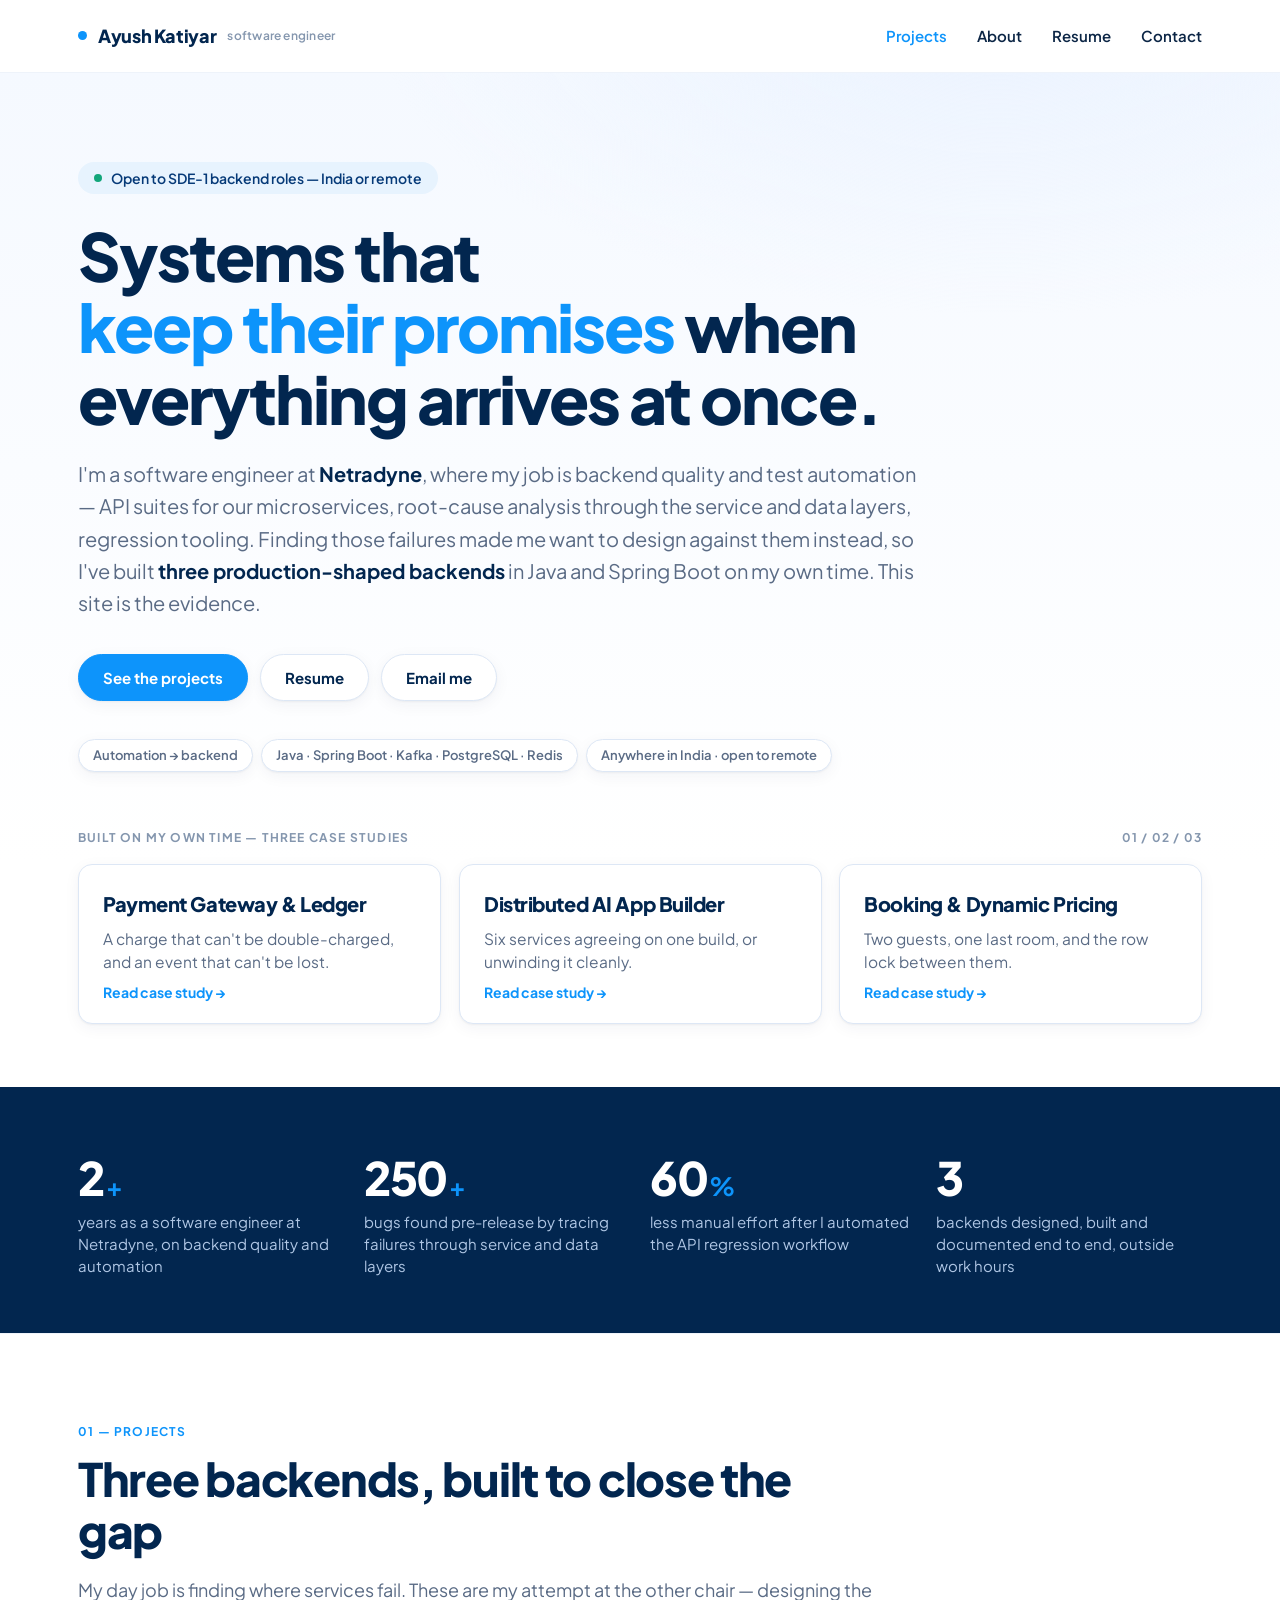
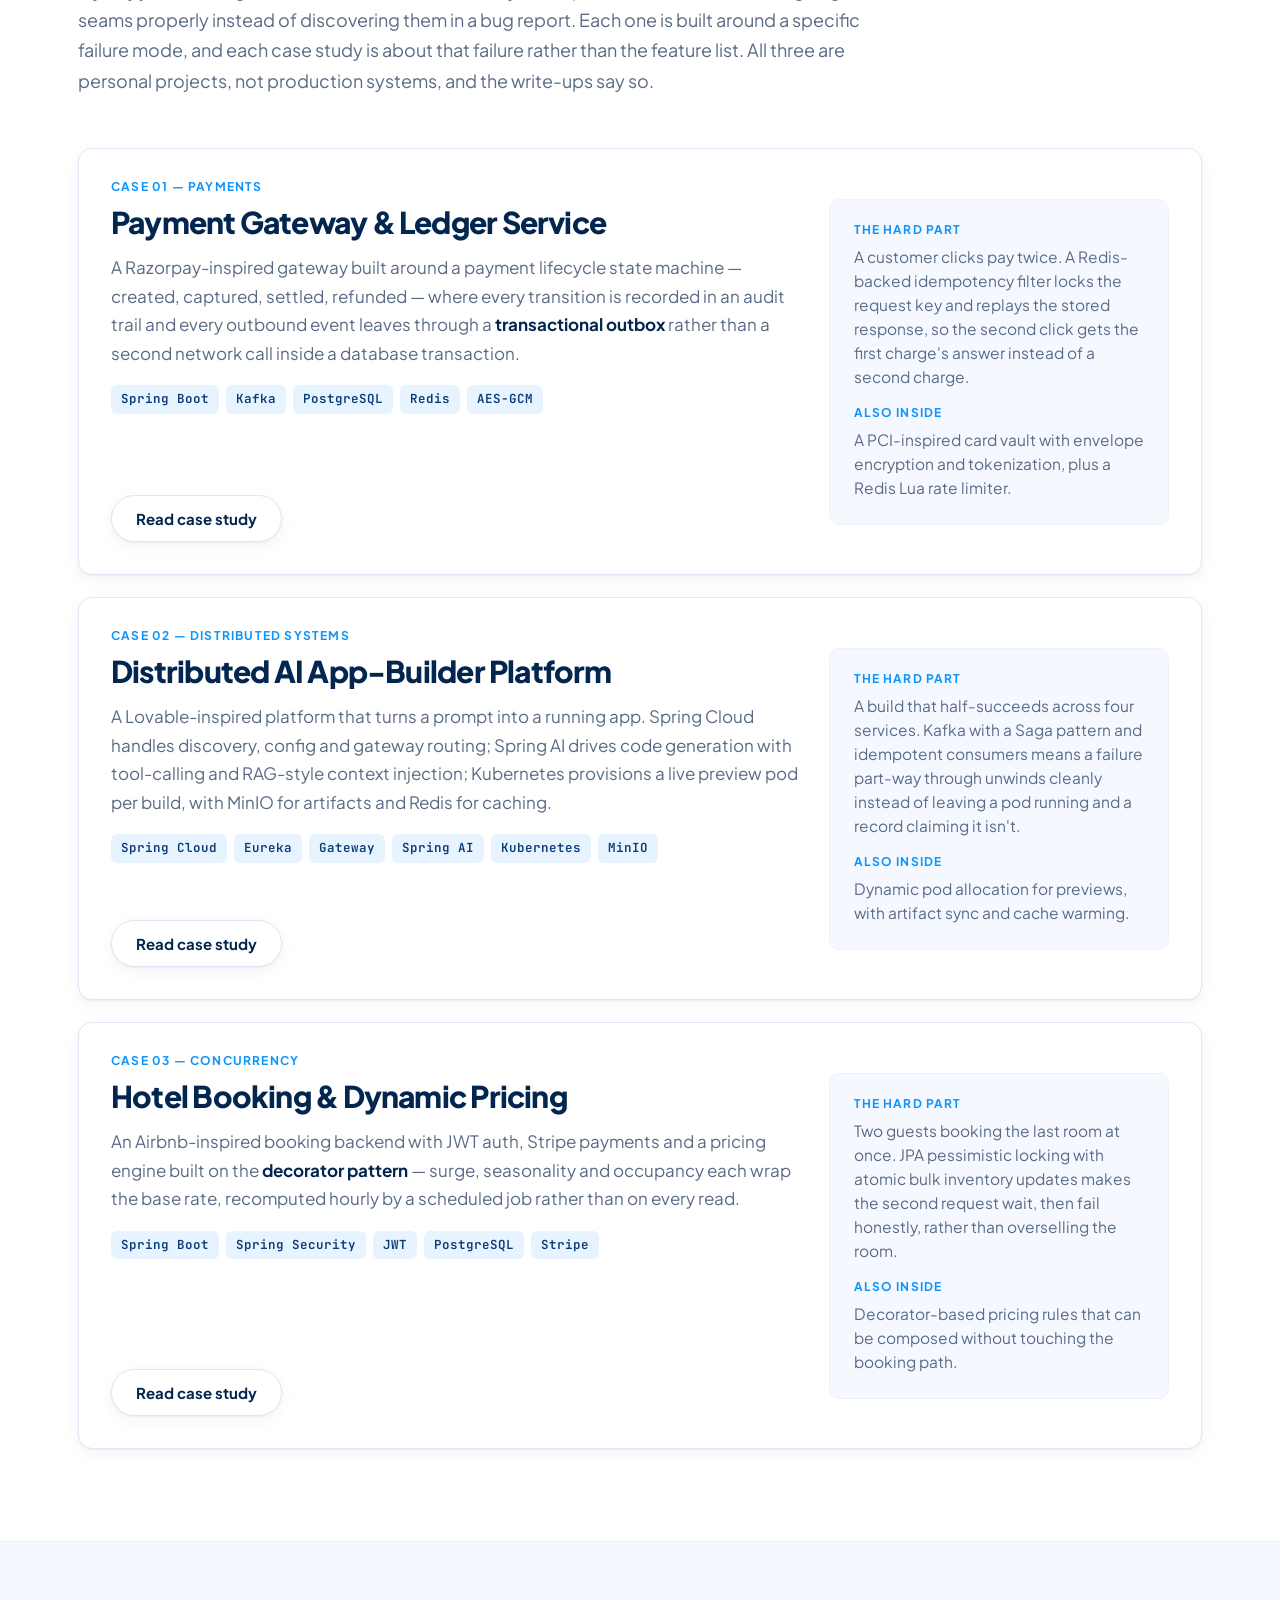
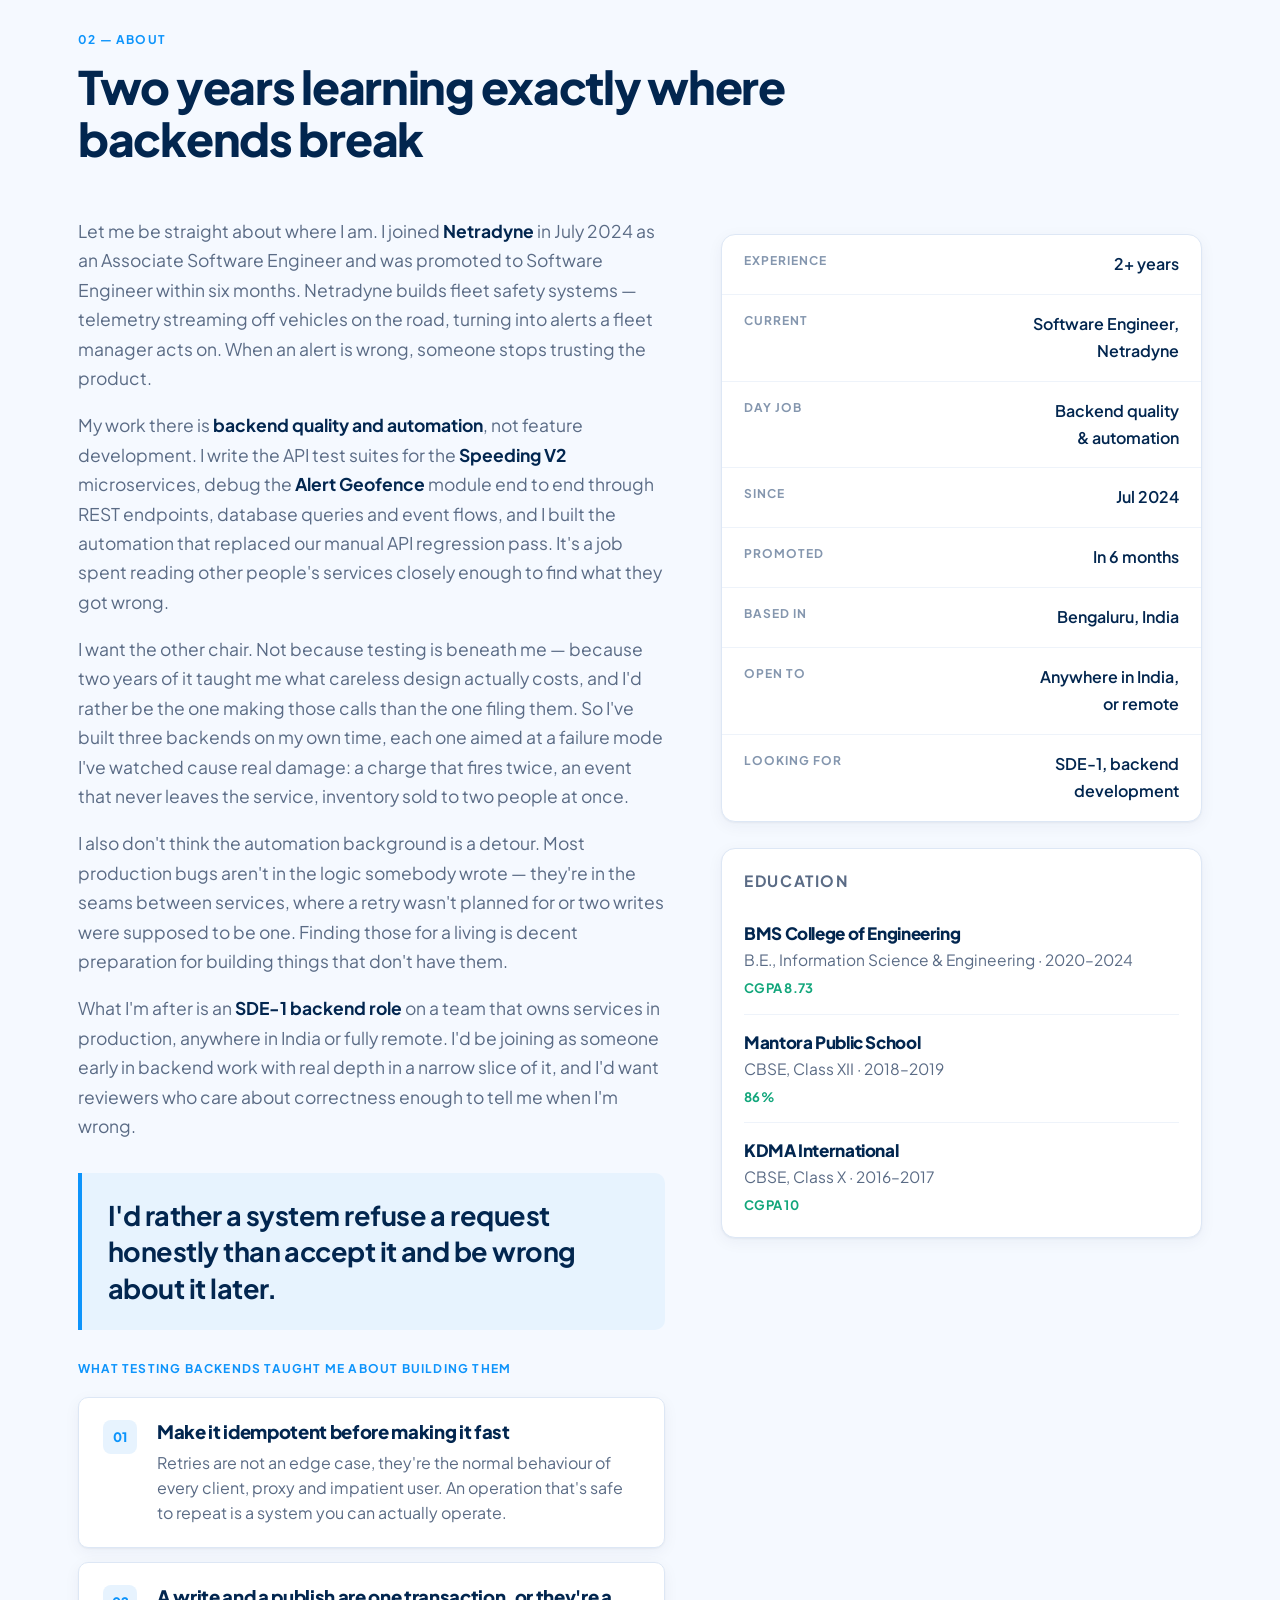
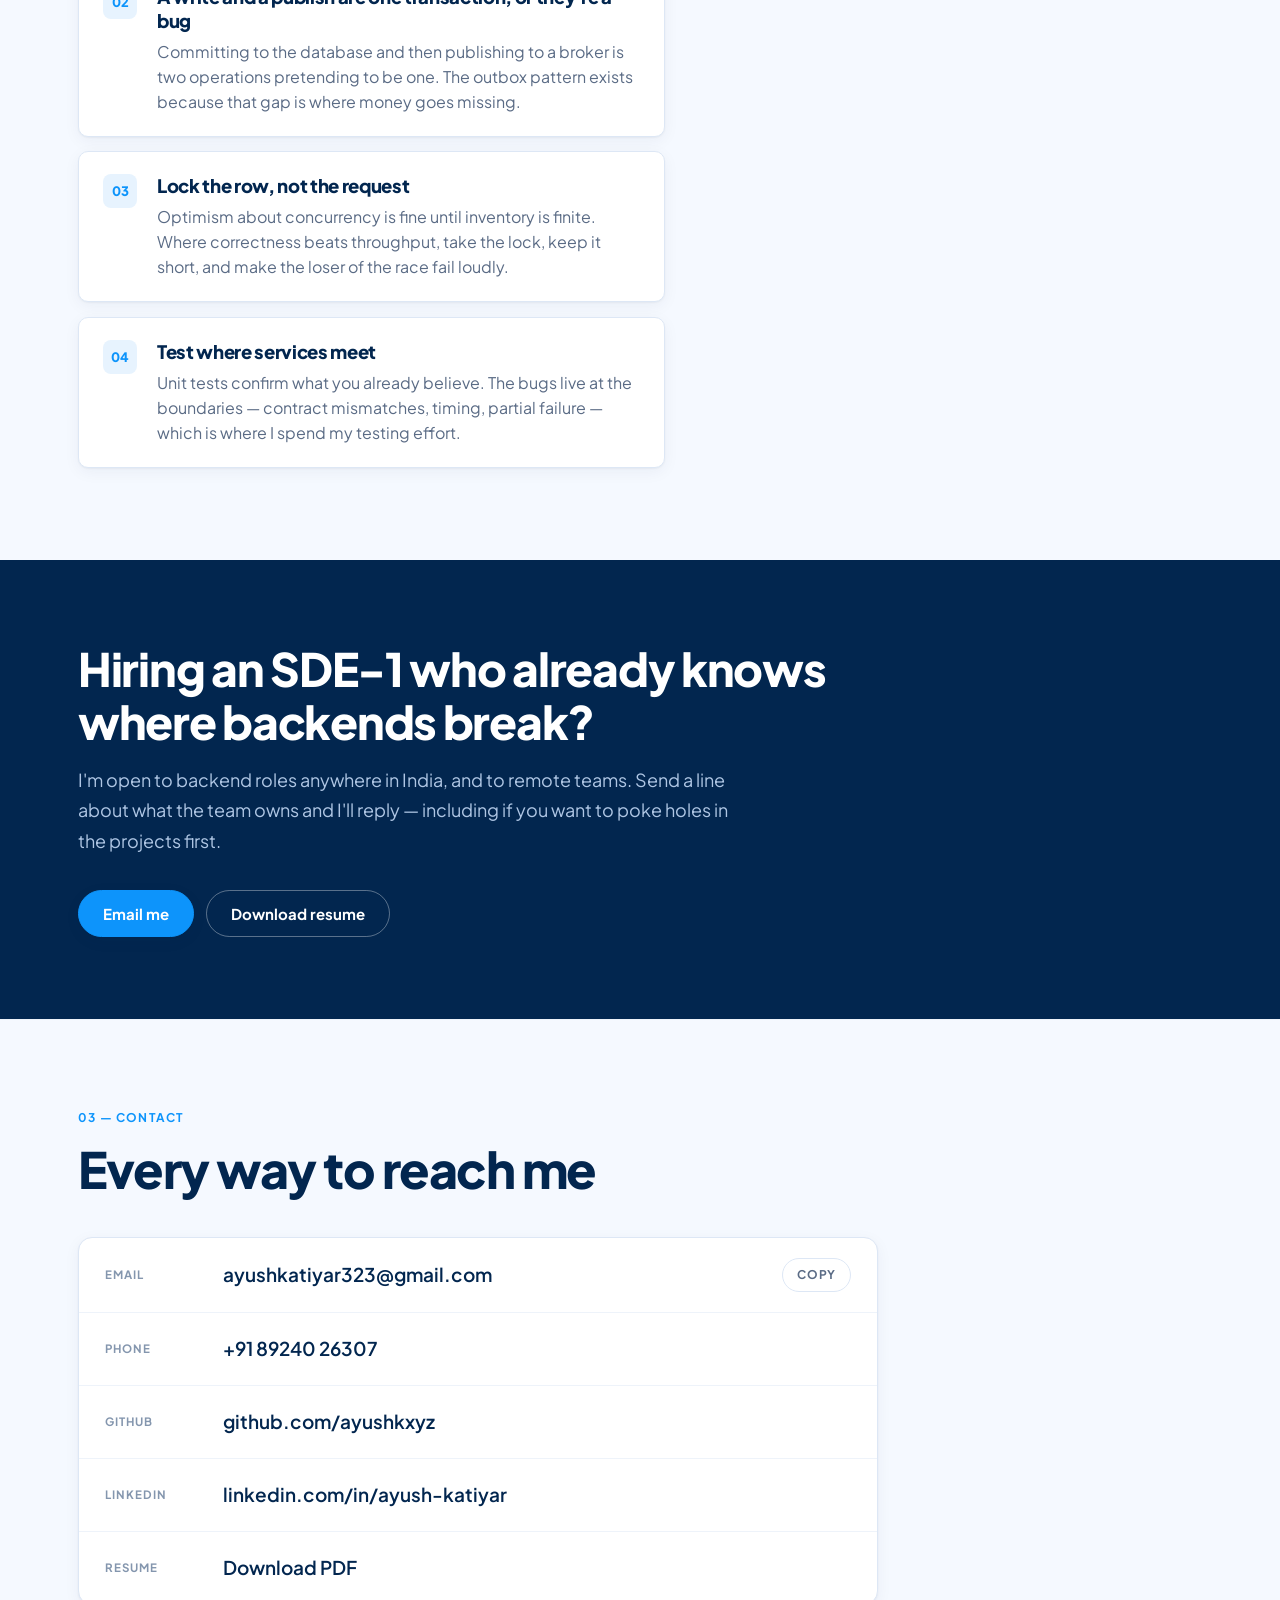
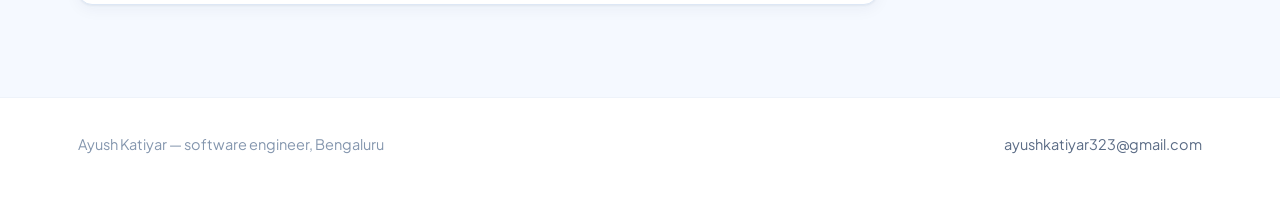
==== commit 4b7bbc5f: "Bug fix header and footer mismatch" ====
--- a/index.html
+++ b/index.html
@@ -47,7 +47,7 @@
       </div>
       <div class="hero-meta">
         <span>Automation → backend</span>
-        <span>Java · Spring · Kafka · PostgreSQL</span>
+        <span>Java · Spring Boot · Kafka · PostgreSQL · Redis</span>
         <span>Anywhere in India · open to remote</span>
       </div>
     </div>
@@ -297,7 +297,7 @@
 
 <footer>
   <div class="wrap">
-    <span>Ayush Katiyar — backend engineer, Bengaluru</span>
+    <span>Ayush Katiyar — software engineer, Bengaluru</span>
     <span><a href="mailto:ayushkatiyar323@gmail.com?subject=Hi%20Ayush" data-email="ayushkatiyar323@gmail.com">ayushkatiyar323@gmail.com</a></span>
   </div>
 </footer>
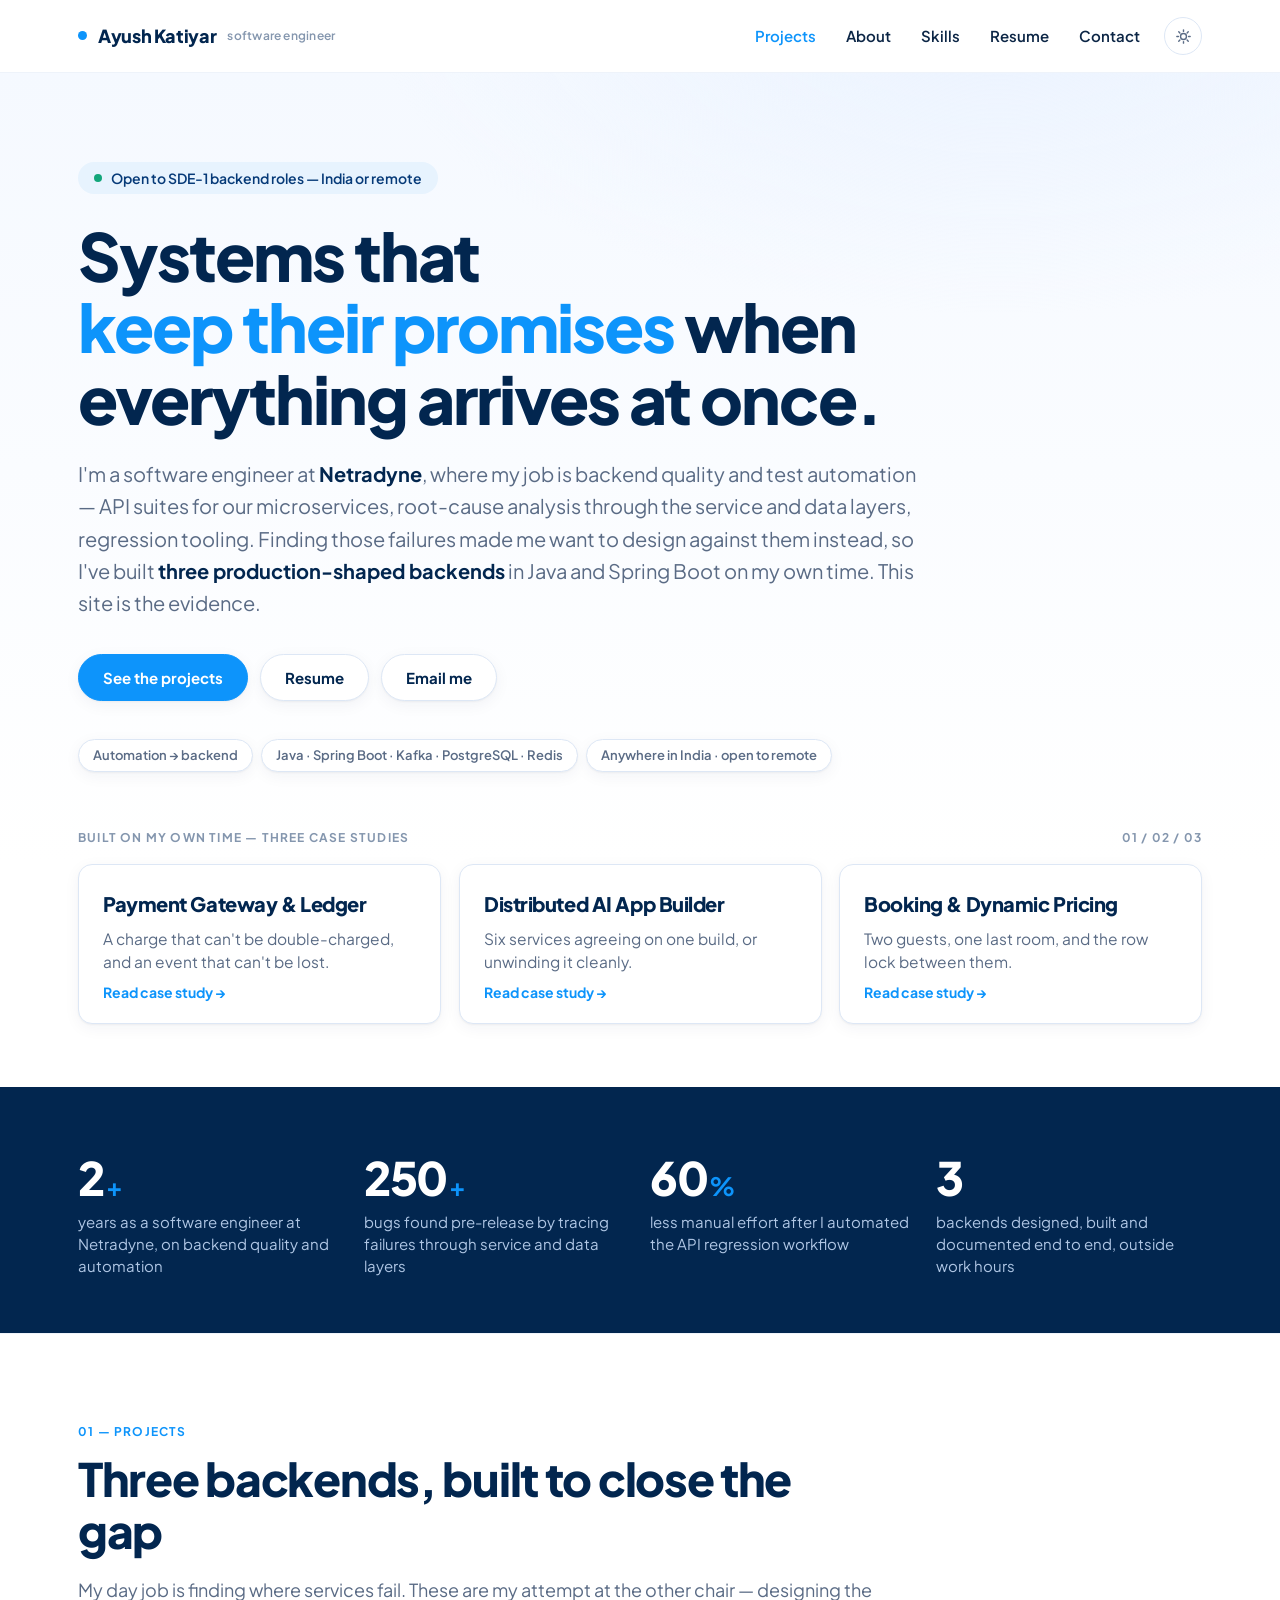
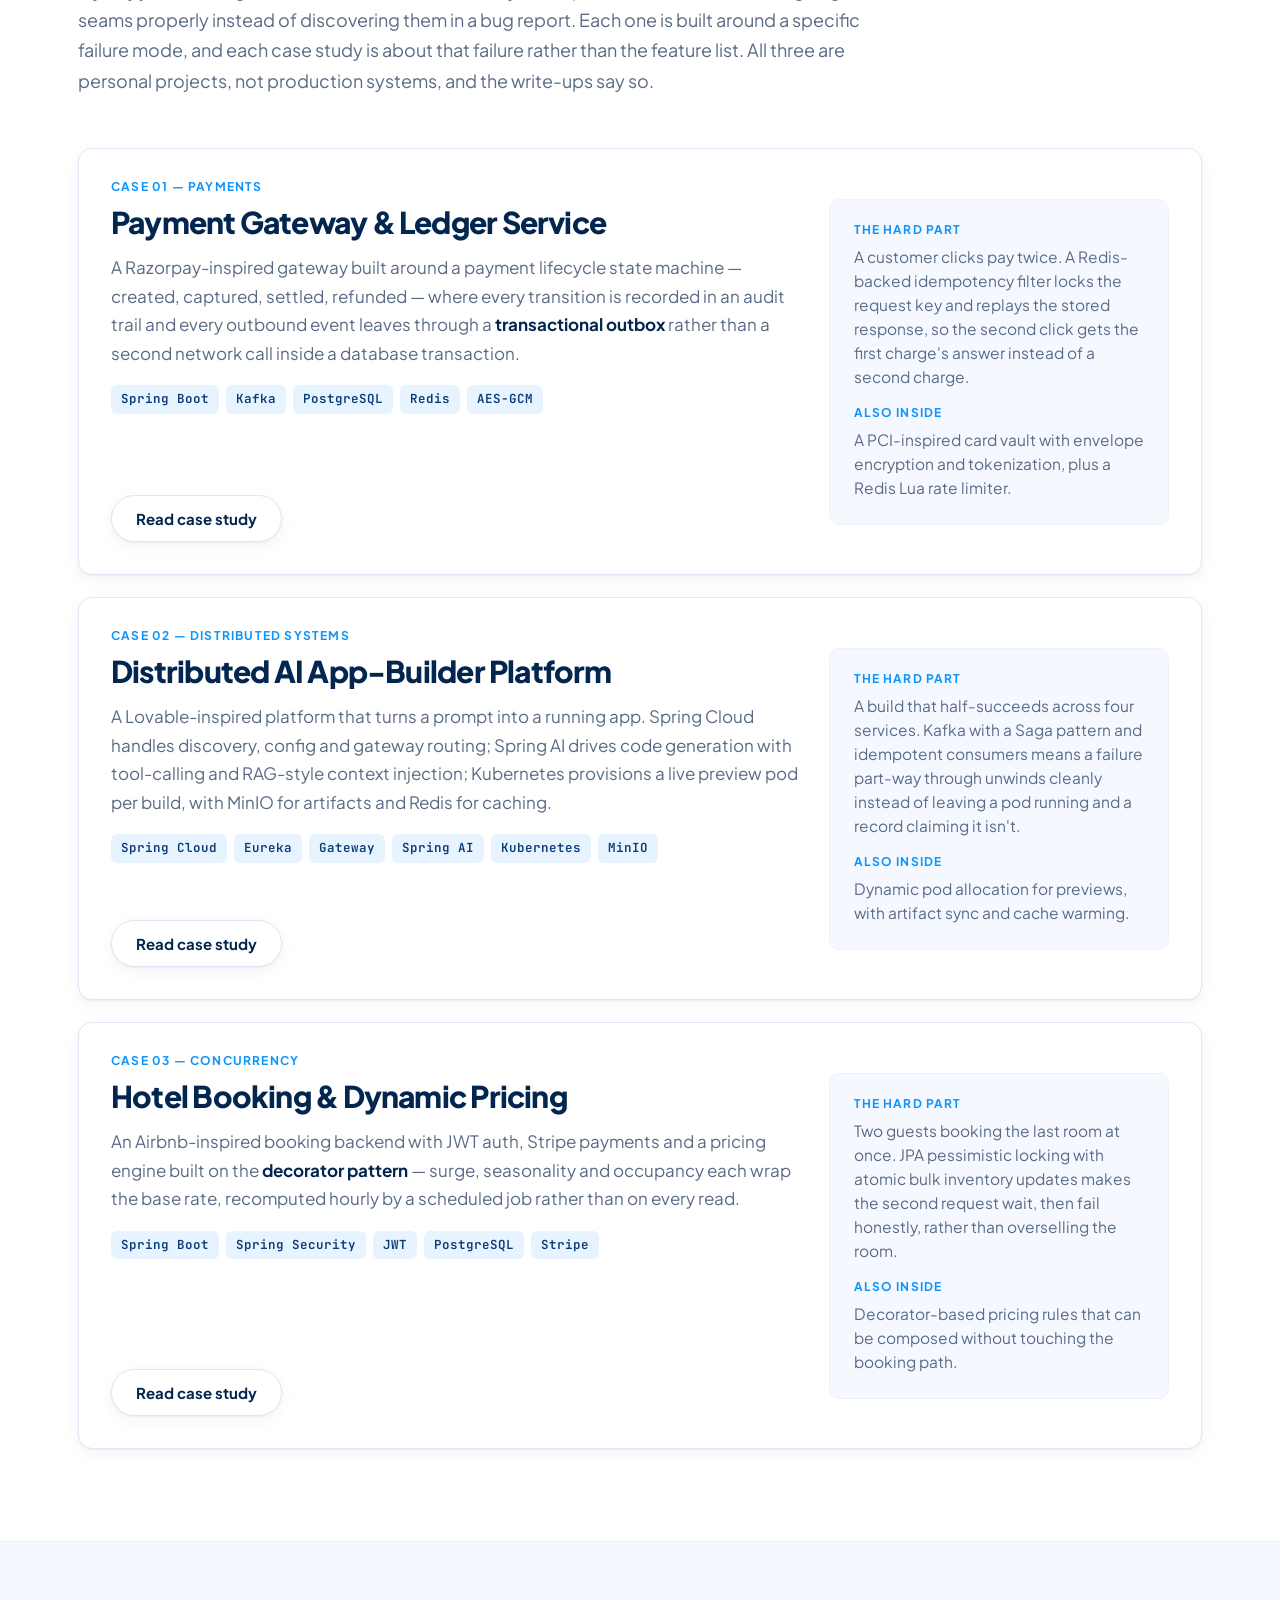
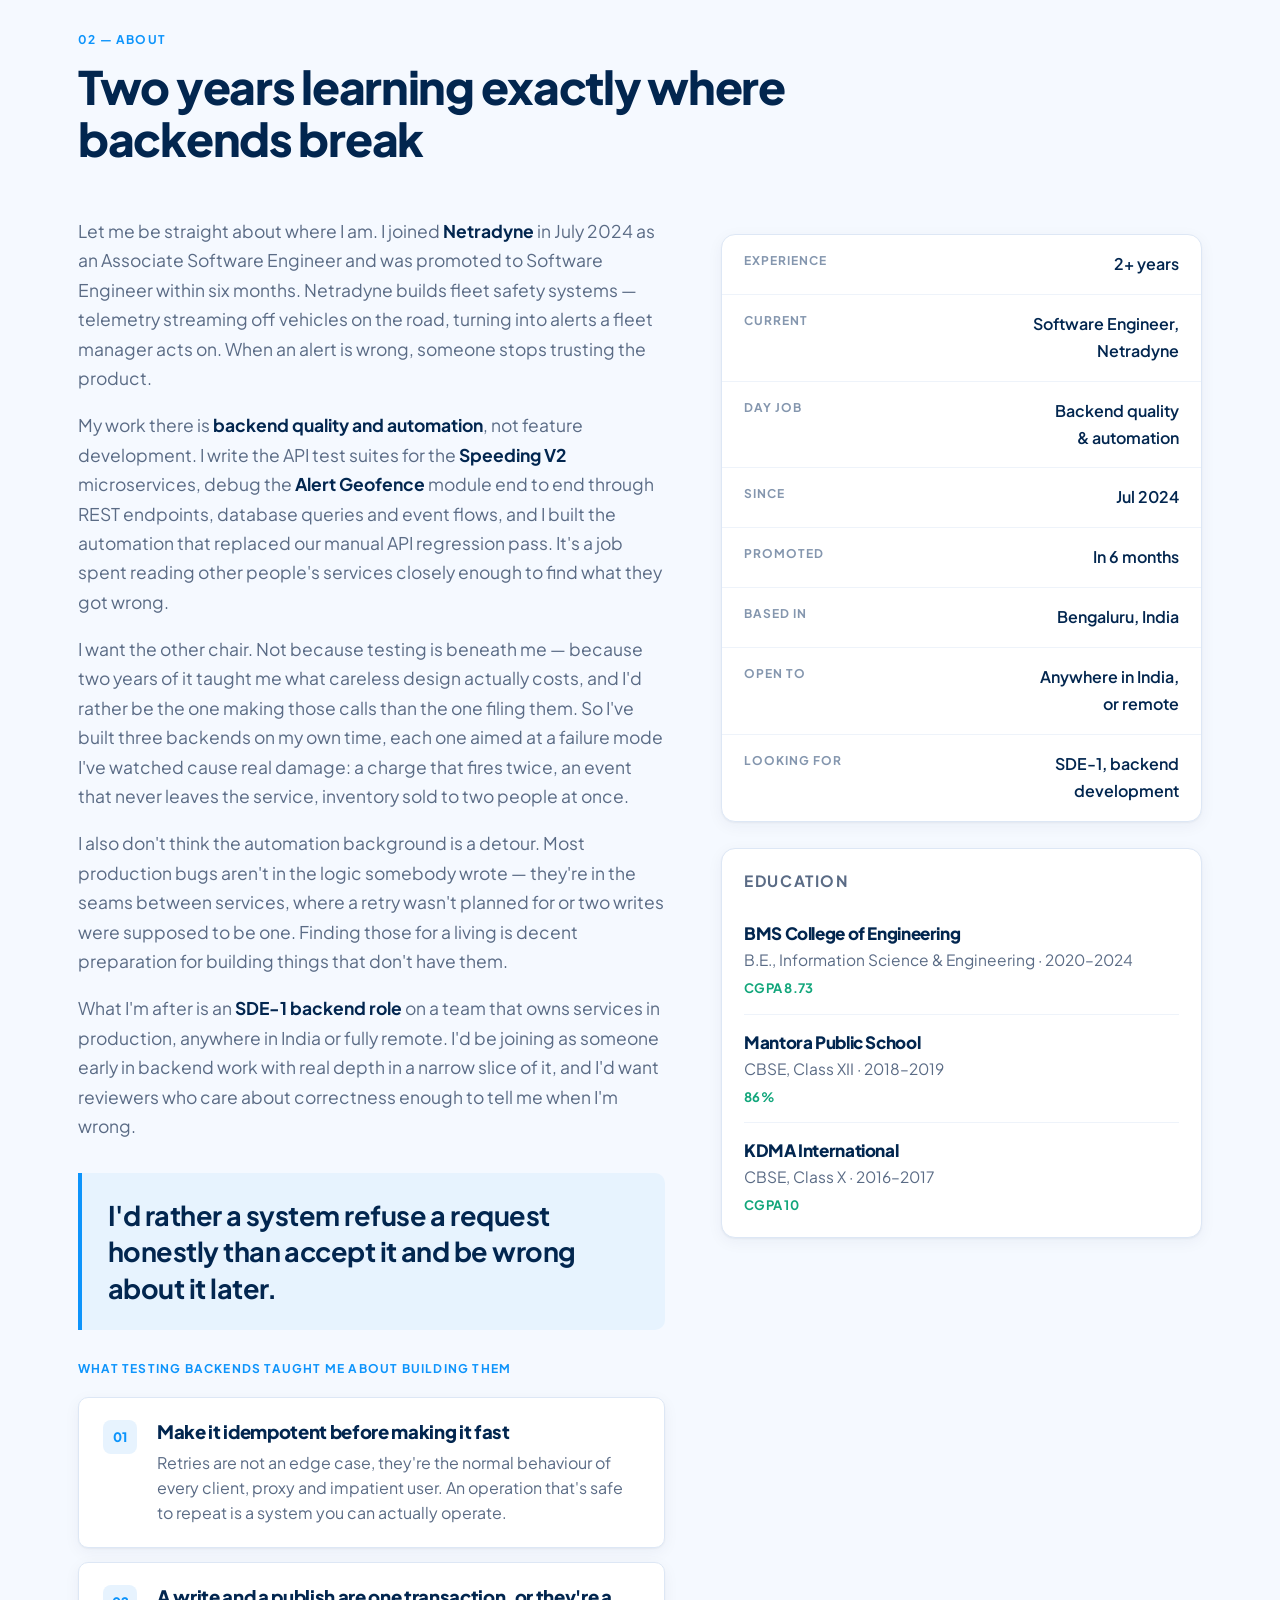
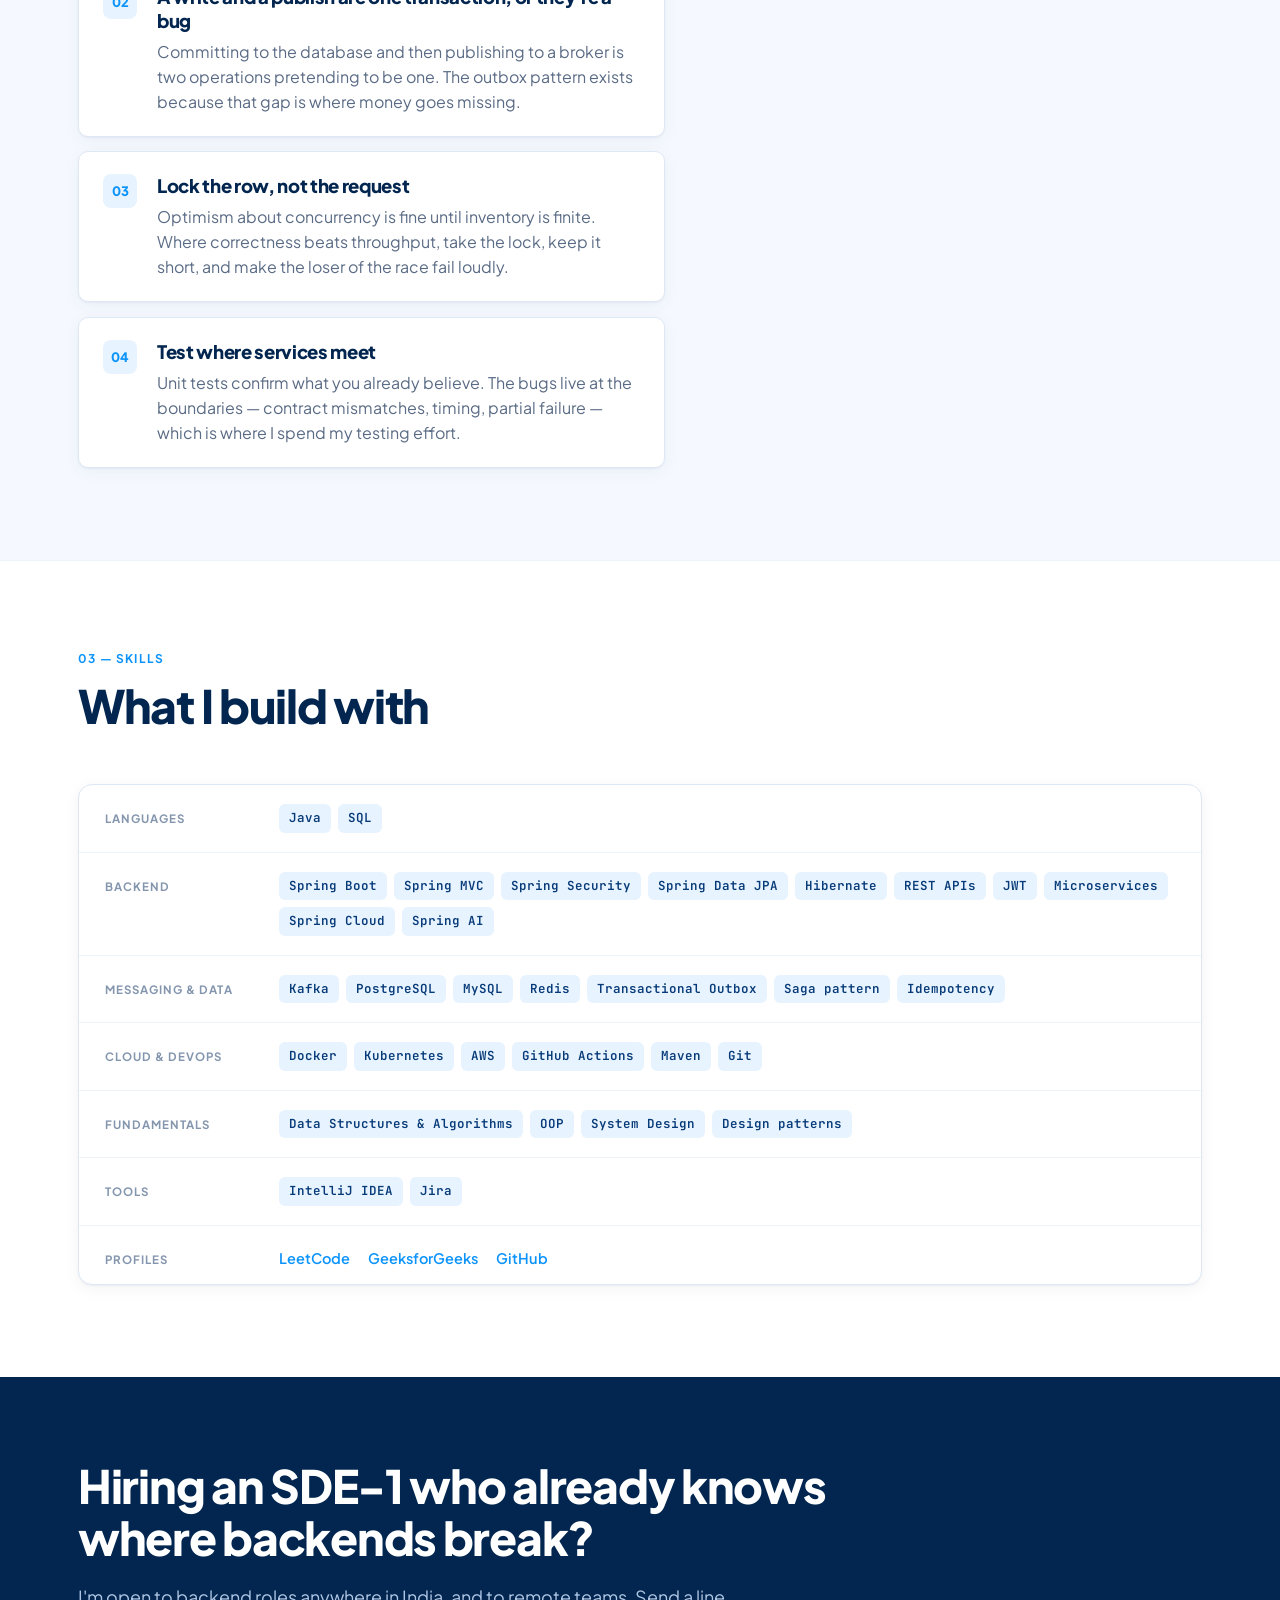
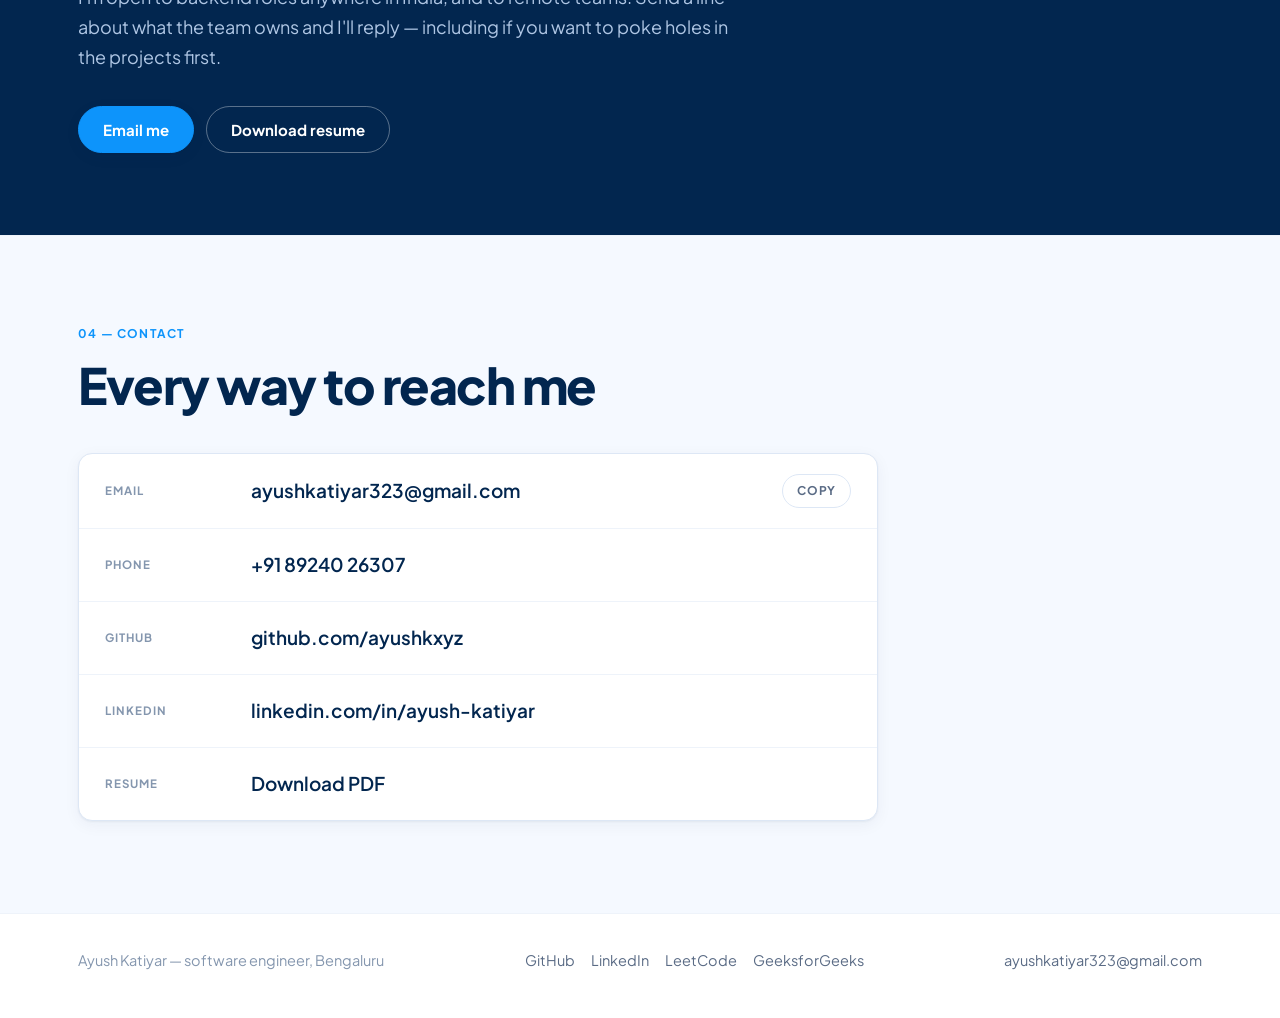
==== commit a69c9004: "Skills Section Added , Dark Mode added , LeetCode ,GFG Profile added" ====
--- a/index.html
+++ b/index.html
@@ -13,6 +13,7 @@
 <link rel="preconnect" href="https://fonts.gstatic.com" crossorigin>
 <link href="https://fonts.googleapis.com/css2?family=Plus+Jakarta+Sans:wght@400;500;600;700;800&family=JetBrains+Mono:wght@400;500;600&display=swap" rel="stylesheet">
 <link rel="stylesheet" href="styles.css">
+<script>(function(){try{var t=localStorage.getItem('theme');if(t!=='dark'&&t!=='light'){t=window.matchMedia('(prefers-color-scheme: dark)').matches?'dark':'light'}document.documentElement.setAttribute('data-theme',t)}catch(e){document.documentElement.setAttribute('data-theme','light')}})();</script>
 <script>if(!window.matchMedia('(prefers-reduced-motion: reduce)').matches&&'IntersectionObserver' in window){document.documentElement.className+=' anim'}</script>
 <link rel="icon" href="data:image/svg+xml,<svg xmlns='http://www.w3.org/2000/svg' viewBox='0 0 100 100'><rect width='100' height='100' rx='22' fill='%2302264F'/><text y='70' x='50' font-size='54' text-anchor='middle' font-family='Helvetica,Arial' font-weight='700' fill='%23FFFFFF'>ak</text></svg>">
 </head>
@@ -22,15 +23,21 @@
   <div class="wrap">
     <a class="mark" href="#top">
       <span class="dot" aria-hidden="true"></span>
-      Ayush Katiyar
+      <span class="name">Ayush Katiyar</span>
+      <span class="initials" aria-hidden="true">AK</span>
       <span class="sub">software engineer</span>
     </a>
     <ul>
       <li><a href="#projects" aria-current="true">Projects</a></li>
       <li><a href="#about">About</a></li>
-      <li class="hide-sm"><a href="Ayush_Katiyar_Resume.pdf" download>Resume</a></li>
+      <li><a href="#skills">Skills</a></li>
+      <li class="hide-sm"><a href="Ayush_Katiyar_Resume_.pdf" download>Resume</a></li>
       <li><a href="#contact">Contact</a></li>
     </ul>
+    <button class="theme-toggle" id="themeToggle" type="button" aria-label="Switch to dark mode" aria-pressed="false" title="Toggle dark mode">
+      <svg class="ic-sun" viewBox="0 0 24 24" fill="none" stroke="currentColor" stroke-width="2" stroke-linecap="round" aria-hidden="true"><circle cx="12" cy="12" r="4.2"/><path d="M12 2.6v2.2M12 19.2v2.2M2.6 12h2.2M19.2 12h2.2M5.3 5.3l1.6 1.6M17.1 17.1l1.6 1.6M18.7 5.3l-1.6 1.6M6.9 17.1l-1.6 1.6"/></svg>
+      <svg class="ic-moon" viewBox="0 0 24 24" fill="none" stroke="currentColor" stroke-width="2" stroke-linecap="round" stroke-linejoin="round" aria-hidden="true"><path d="M20.5 14.6A8.6 8.6 0 0 1 9.4 3.5a8.6 8.6 0 1 0 11.1 11.1z"/></svg>
+    </button>
   </div>
 </nav>
 
@@ -42,7 +49,7 @@
       <p class="lede">I'm a software engineer at <b>Netradyne</b>, where my job is backend quality and test automation — API suites for our microservices, root-cause analysis through the service and data layers, regression tooling. Finding those failures made me want to design against them instead, so I've built <b>three production-shaped backends</b> in Java and Spring Boot on my own time. This site is the evidence.</p>
       <div class="hero-actions">
         <a class="btn btn-fill" href="#projects">See the projects</a>
-        <a class="btn" href="Ayush_Katiyar_Resume.pdf" download>Resume</a>
+        <a class="btn" href="Ayush_Katiyar_Resume_.pdf" download>Resume</a>
         <a class="btn" href="https://mail.google.com/mail/?view=cm&amp;fs=1&amp;to=ayushkatiyar323@gmail.com&amp;su=Hi%20Ayush" target="_blank" rel="noopener" data-email="ayushkatiyar323@gmail.com">Email me</a>
       </div>
       <div class="hero-meta">
@@ -252,20 +259,66 @@
     </div>
   </section>
 
+  <section id="skills">
+    <div class="wrap">
+      <div class="sec-head">
+        <p class="label">03 &mdash; Skills</p>
+        <div>
+          <h2>What I build with</h2>
+        </div>
+      </div>
+
+      <div class="skill-rows">
+        <div class="srow">
+          <p class="lbl">Languages</p>
+          <div class="stack"><span>Java</span><span>SQL</span></div>
+        </div>
+        <div class="srow">
+          <p class="lbl">Backend</p>
+          <div class="stack"><span>Spring Boot</span><span>Spring MVC</span><span>Spring Security</span><span>Spring Data JPA</span><span>Hibernate</span><span>REST APIs</span><span>JWT</span><span>Microservices</span><span>Spring Cloud</span><span>Spring AI</span></div>
+        </div>
+        <div class="srow">
+          <p class="lbl">Messaging &amp; data</p>
+          <div class="stack"><span>Kafka</span><span>PostgreSQL</span><span>MySQL</span><span>Redis</span><span>Transactional Outbox</span><span>Saga pattern</span><span>Idempotency</span></div>
+        </div>
+        <div class="srow">
+          <p class="lbl">Cloud &amp; DevOps</p>
+          <div class="stack"><span>Docker</span><span>Kubernetes</span><span>AWS</span><span>GitHub Actions</span><span>Maven</span><span>Git</span></div>
+        </div>
+        <div class="srow">
+          <p class="lbl">Fundamentals</p>
+          <div class="stack"><span>Data Structures &amp; Algorithms</span><span>OOP</span><span>System Design</span><span>Design patterns</span></div>
+        </div>
+        <div class="srow">
+          <p class="lbl">Tools</p>
+          <div class="stack"><span>IntelliJ IDEA</span><span>Jira</span></div>
+        </div>
+        <div class="srow">
+          <p class="lbl">Profiles</p>
+          <div class="skill-links">
+            <a href="https://leetcode.com/u/AyushKatiyar/" target="_blank" rel="noopener">LeetCode</a>
+            <a href="https://www.geeksforgeeks.org/profile/ayushkatiyar323" target="_blank" rel="noopener">GeeksforGeeks</a>
+            <a href="https://github.com/ayushkxyz" target="_blank" rel="noopener">GitHub</a>
+          </div>
+        </div>
+      </div>
+    </div>
+  </section>
+
   <section class="cta-band">
     <div class="wrap">
       <h2>Hiring an SDE-1 who already knows where backends break?</h2>
       <p>I'm open to backend roles anywhere in India, and to remote teams. Send a line about what the team owns and I'll reply — including if you want to poke holes in the projects first.</p>
       <div class="row">
         <a class="btn btn-fill" href="https://mail.google.com/mail/?view=cm&amp;fs=1&amp;to=ayushkatiyar323@gmail.com&amp;su=Hi%20Ayush" target="_blank" rel="noopener" data-email="ayushkatiyar323@gmail.com">Email me</a>
-        <a class="btn btn-ghost" href="Ayush_Katiyar_Resume.pdf" download>Download resume</a>
+        <a class="btn btn-ghost" href="Ayush_Katiyar_Resume_.pdf" download>Download resume</a>
       </div>
     </div>
   </section>
 
   <section class="contact" id="contact">
     <div class="wrap">
-      <p class="label">03 — Contact</p>
+      <p class="label">04 &mdash; Contact</p>
       <h2>Every way to reach me</h2>
       <div class="rows">
         <div class="crow">
@@ -283,11 +336,11 @@
         </div>
         <div class="crow">
           <span class="lbl">LinkedIn</span>
-          <span class="val"><a href="https://www.linkedin.com/in/ayush-katiyar" target="_blank" rel="noopener">linkedin.com/in/ayush-katiyar</a></span>
+          <span class="val"><a href="https://www.linkedin.com/in/ayush-katiyar-0292101b6/" target="_blank" rel="noopener">linkedin.com/in/ayush-katiyar</a></span>
         </div>
         <div class="crow">
           <span class="lbl">Resume</span>
-          <span class="val"><a href="Ayush_Katiyar_Resume.pdf" download>Download PDF</a></span>
+          <span class="val"><a href="Ayush_Katiyar_Resume_.pdf" download>Download PDF</a></span>
         </div>
       </div>
     </div>
@@ -298,6 +351,12 @@
 <footer>
   <div class="wrap">
     <span>Ayush Katiyar — software engineer, Bengaluru</span>
+    <span class="fsocial">
+      <a href="https://github.com/ayushkxyz" target="_blank" rel="noopener">GitHub</a>
+      <a href="https://www.linkedin.com/in/ayush-katiyar-0292101b6/" target="_blank" rel="noopener">LinkedIn</a>
+      <a href="https://leetcode.com/u/AyushKatiyar/" target="_blank" rel="noopener">LeetCode</a>
+      <a href="https://www.geeksforgeeks.org/profile/ayushkatiyar323" target="_blank" rel="noopener">GeeksforGeeks</a>
+    </span>
     <span><a href="mailto:ayushkatiyar323@gmail.com?subject=Hi%20Ayush" data-email="ayushkatiyar323@gmail.com">ayushkatiyar323@gmail.com</a></span>
   </div>
 </footer>
--- a/styles.css
+++ b/styles.css
@@ -22,6 +22,21 @@
   --shadow:0 1px 2px rgba(2,38,82,.05),0 4px 16px rgba(2,38,82,.05);
   --shadow-lift:0 8px 30px rgba(2,38,82,.11);
 
+  /* derived / component tokens — overridden by the dark theme */
+  --bg:#FFFFFF;
+  --nav-bg:rgba(255,255,255,.92);
+  --tint-2-t:rgba(235,243,255,0);
+  --band:#02264F;
+  --band-fg:#FFFFFF;
+  --band-muted:#AFC6E4;
+  --border-hover:#C9DDF6;
+  --chip-hover:#DCEDFE;
+  --diagram-stroke:#C4D8F0;
+  --edge:#B9CFE9;
+  --code-fg:#CFE3FA;
+  --code-key:#7CC5FF;
+  --scheme:light;
+
   --sans:"Plus Jakarta Sans",system-ui,-apple-system,sans-serif;
   --mono:"JetBrains Mono",ui-monospace,monospace;
 
@@ -31,11 +46,48 @@
   --max:1180px;
 }
 
+/* ---------------- dark theme ----------------
+   Same structure, inverted surfaces. Every colour above is a token,
+   so the theme is a palette swap rather than a second stylesheet. */
+:root[data-theme="dark"]{
+  --white:#111C2C;
+  --tint:#0C1523;
+  --tint-2:#16243A;
+  --navy:#E9F1FB;
+  --navy-2:#BBD6F3;
+  --ink:#D7E3F2;
+  --muted:#96A9C2;
+  --muted-2:#7189A6;
+  --line:#243550;
+  --line-2:#1B2739;
+  --blue:#3FAAFF;
+  --blue-dark:#6DC0FF;
+  --blue-soft:#16304B;
+  --green:#2FD3A4;
+  --shadow:0 1px 2px rgba(0,0,0,.4),0 4px 16px rgba(0,0,0,.32);
+  --shadow-lift:0 8px 30px rgba(0,0,0,.5);
+
+  --bg:#070D17;
+  --nav-bg:rgba(7,13,23,.9);
+  --tint-2-t:rgba(22,36,58,0);
+  --band:#0C1626;
+  --band-fg:#EAF2FC;
+  --band-muted:#93A9C7;
+  --border-hover:#2F4A6E;
+  --chip-hover:#1D3A58;
+  --diagram-stroke:#2C4059;
+  --edge:#3A5273;
+  --code-fg:#CFE3FA;
+  --code-key:#7CC5FF;
+  --scheme:dark;
+}
+html{color-scheme:var(--scheme)}
+
 *{box-sizing:border-box}
 html{-webkit-text-size-adjust:100%;scroll-behavior:smooth}
 body{
   margin:0;
-  background:var(--white);
+  background:var(--bg);
   color:var(--ink);
   font:400 17.5px/1.68 var(--sans);
   -webkit-font-smoothing:antialiased;
@@ -71,17 +123,19 @@
 /* ---------------- nav ---------------- */
 .nav{
   position:sticky;top:0;z-index:40;
-  background:rgba(255,255,255,.92);
+  background:var(--nav-bg);
   backdrop-filter:blur(12px);
   border-bottom:1px solid var(--line-2);
 }
 .nav .wrap{display:flex;align-items:center;gap:24px;height:72px}
 .nav .mark{
-  display:flex;align-items:center;gap:11px;flex:1;min-width:0;
+  display:flex;align-items:center;gap:11px;flex:1;min-width:0;overflow:hidden;
   font-weight:800;font-size:18px;color:var(--navy);letter-spacing:-.02em;
 }
 .nav .mark:hover{color:var(--navy)}
 .nav .mark .dot{width:9px;height:9px;border-radius:50%;background:var(--blue);flex:none}
+.nav .mark .name{white-space:nowrap}
+.nav .mark .initials{display:none}
 .nav .mark .sub{font:600 12px/1 var(--sans);color:var(--muted-2);letter-spacing:.02em}
 .nav ul{display:flex;align-items:center;gap:30px;margin:0;padding:0;list-style:none}
 .nav ul a{font:600 15px/1 var(--sans);color:var(--ink)}
@@ -107,7 +161,7 @@
 .hero{
   position:relative;overflow:hidden;
   background:
-    radial-gradient(900px 460px at 78% -8%,var(--tint-2) 0%,rgba(235,243,255,0) 70%),
+    radial-gradient(900px 460px at 78% -8%,var(--tint-2) 0%,var(--tint-2-t) 70%),
     linear-gradient(180deg,var(--tint) 0%,var(--white) 78%);
 }
 .hero-top{padding:88px 0 60px;position:relative}
@@ -149,12 +203,12 @@
 .peek-card .go{margin-top:auto;font:700 14px/1 var(--sans);color:var(--blue);display:inline-block}
 
 /* ---------------- stat band ---------------- */
-.stats{background:var(--navy);border:0;padding:56px 0}
+.stats{background:var(--band);border:0;padding:56px 0}
 .stat-grid{display:grid;grid-template-columns:repeat(4,1fr);gap:20px}
-.stat{color:#fff}
-.stat .n{font-size:clamp(32px,3.8vw,46px);font-weight:800;letter-spacing:-.03em;color:#fff;line-height:1.05}
+.stat{color:var(--band-fg)}
+.stat .n{font-size:clamp(32px,3.8vw,46px);font-weight:800;letter-spacing:-.03em;color:var(--band-fg);line-height:1.05}
 .stat .n small{font-size:.55em;font-weight:700;color:var(--blue);margin-left:2px}
-.stat p{margin-top:10px;color:#AFC6E4;font-size:15px;line-height:1.45}
+.stat p{margin-top:10px;color:var(--band-muted);font-size:15px;line-height:1.45}
 
 /* ---------------- sections ---------------- */
 section{padding:92px 0;border-top:1px solid var(--line-2)}
@@ -170,7 +224,7 @@
   padding:32px;margin-bottom:22px;box-shadow:var(--shadow);
   transition:box-shadow .22s ease,border-color .22s ease;
 }
-.entry:hover{box-shadow:var(--shadow-lift);border-color:#C9DDF6}
+.entry:hover{box-shadow:var(--shadow-lift);border-color:var(--border-hover)}
 .entry:last-of-type{margin-bottom:0}
 .entry-main{display:flex;flex-direction:column;min-width:0}
 .entry-cta{margin-top:auto;padding-top:24px}
@@ -253,16 +307,16 @@
   display:flex;gap:20px;justify-content:space-between;align-items:flex-start;flex-wrap:wrap;
 }
 .figure figcaption p{max-width:56ch}
-.node rect{fill:var(--white);stroke:#C4D8F0;stroke-width:1.4}
+.node rect{fill:var(--white);stroke:var(--diagram-stroke);stroke-width:1.4}
 .node text{font:600 12.5px var(--mono);fill:var(--muted)}
 .node.on rect{stroke:var(--blue);stroke-width:2;fill:var(--blue-soft)}
 .node.on text{fill:var(--navy)}
 .node.terminal rect{stroke-dasharray:4 3}
 .node.ghost rect{fill:var(--tint);stroke-dasharray:3 3}
-.edge{stroke:#B9CFE9;stroke-width:1.4;fill:none}
+.edge{stroke:var(--edge);stroke-width:1.4;fill:none}
 .edge.dashed{stroke-dasharray:5 4}
 .edge.y{stroke:var(--blue)}
-.arrow{fill:#B9CFE9}
+.arrow{fill:var(--edge)}
 .arrow.y{fill:var(--blue)}
 .edge-label{font:500 11.5px var(--mono);fill:var(--muted-2)}
 .lane-label{font:700 11.5px var(--sans);fill:var(--muted-2);letter-spacing:.08em}
@@ -282,7 +336,7 @@
 .case-hero{
   padding:70px 0 60px;
   background:
-    radial-gradient(760px 380px at 82% -12%,var(--tint-2) 0%,rgba(235,243,255,0) 72%),
+    radial-gradient(760px 380px at 82% -12%,var(--tint-2) 0%,var(--tint-2-t) 72%),
     linear-gradient(180deg,var(--tint) 0%,var(--white) 88%);
 }
 .back{font:700 14px/1 var(--sans);color:var(--blue)}
@@ -299,7 +353,8 @@
 .spec dt{font:700 11.5px/1 var(--sans);letter-spacing:.09em;text-transform:uppercase;color:var(--blue);margin-bottom:10px}
 .spec dd{margin:0;font-size:15.5px;line-height:1.5;color:var(--navy);font-weight:600}
 .case section{padding:76px 0}
-.case-body{display:grid;grid-template-columns:1fr;gap:0}
+.case-body{display:grid;grid-template-columns:minmax(0,1fr);gap:0}
+.case-body > *{min-width:0}
 .case-body > .label{margin-bottom:12px}
 .case-body h2{font-size:clamp(26px,3.4vw,40px);letter-spacing:-.028em;max-width:26ch}
 .case-body .prose{max-width:66ch;margin-top:20px}
@@ -315,12 +370,12 @@
 .case-body .prose li b{color:var(--navy);font-weight:700}
 .case-body .figure{margin-top:32px}
 .code{
-  font:500 14px/1.75 var(--mono);color:#CFE3FA;
-  background:var(--navy);border:0;border-radius:var(--r-sm);
+  font:500 14px/1.75 var(--mono);color:var(--code-fg);
+  background:var(--band);border:0;border-radius:var(--r-sm);
   padding:22px 24px;margin-top:24px;overflow-x:auto;white-space:pre;
   box-shadow:var(--shadow);
 }
-.code b{color:#7CC5FF;font-weight:600}
+.code b{color:var(--code-key);font-weight:600}
 .nextprev{display:grid;grid-template-columns:1fr 1fr;gap:18px;padding:56px 0 8px}
 .nextprev a{
   background:var(--white);border:1px solid var(--line);border-radius:var(--r);
@@ -333,9 +388,9 @@
 .nextprev .r{text-align:right}
 
 /* ---------------- closing CTA band ---------------- */
-.cta-band{background:var(--navy);border:0;padding:82px 0}
-.cta-band h2{color:#fff;font-size:clamp(29px,4vw,46px);max-width:24ch;letter-spacing:-.028em}
-.cta-band p{color:#AFC6E4;margin-top:18px;max-width:52ch;font-size:18px}
+.cta-band{background:var(--band);border:0;padding:82px 0}
+.cta-band h2{color:var(--band-fg);font-size:clamp(29px,4vw,46px);max-width:24ch;letter-spacing:-.028em}
+.cta-band p{color:var(--band-muted);margin-top:18px;max-width:52ch;font-size:18px}
 .cta-band .row{display:flex;flex-wrap:wrap;gap:12px;margin-top:34px}
 
 /* ---------------- contact ---------------- */
@@ -350,7 +405,7 @@
 .crow:first-child{border-top:none}
 .crow .lbl{
   font:700 11.5px/1 var(--sans);letter-spacing:.09em;text-transform:uppercase;
-  color:var(--muted-2);width:96px;flex:none;
+  color:var(--muted-2);width:124px;flex:none;
 }
 .crow .val{font-size:clamp(16.5px,1.8vw,19px);font-weight:600;color:var(--navy);flex:1;min-width:0;overflow-wrap:anywhere}
 .crow .val a{color:var(--navy)}
@@ -367,6 +422,36 @@
 footer .wrap{display:flex;justify-content:space-between;gap:18px;flex-wrap:wrap}
 footer a{color:var(--muted)}
 footer a:hover{color:var(--blue)}
+footer .fsocial{display:flex;gap:16px;flex-wrap:wrap}
+
+/* ---------------- theme toggle ---------------- */
+.theme-toggle{
+  flex:none;display:inline-flex;align-items:center;justify-content:center;
+  width:38px;height:38px;padding:0;
+  background:var(--white);border:1.5px solid var(--line);border-radius:999px;
+  color:var(--muted);cursor:pointer;
+  transition:border-color .16s ease,color .16s ease,background .16s ease;
+}
+.theme-toggle:hover{border-color:var(--blue);color:var(--blue)}
+.theme-toggle svg{width:17px;height:17px;display:block}
+.theme-toggle .ic-moon{display:none}
+:root[data-theme="dark"] .theme-toggle .ic-sun{display:none}
+:root[data-theme="dark"] .theme-toggle .ic-moon{display:block}
+
+/* ---------------- skills ---------------- */
+.skill-rows{
+  background:var(--white);border:1px solid var(--line);border-radius:var(--r);
+  overflow:hidden;box-shadow:var(--shadow);
+}
+.srow{display:flex;align-items:flex-start;gap:24px;padding:19px 26px;border-top:1px solid var(--line-2)}
+.srow:first-child{border-top:none}
+.srow .lbl{
+  font:700 11.5px/1 var(--sans);letter-spacing:.09em;text-transform:uppercase;
+  color:var(--muted-2);width:150px;flex:none;padding-top:9px;
+}
+.srow .stack{margin-top:0;flex:1;min-width:0}
+.skill-links{display:flex;flex-wrap:wrap;align-items:center;gap:18px;flex:1;min-width:0;padding-top:6px}
+.skill-links a{font:600 14.5px/1 var(--sans)}
 
 /* ---------------- responsive ---------------- */
 @media (max-width:1000px){
@@ -382,13 +467,20 @@
   .hero-top{padding:60px 0 46px}
 }
 @media (max-width:620px){
+  .srow{flex-direction:column;gap:12px;padding:18px 20px}
+  .srow .lbl{width:100%;padding-top:0}
+  .skill-links{padding-top:0}
   :root{--gutter:20px}
   body{font-size:17px}
   .nav .wrap{height:64px;gap:14px}
   .nav .mark .sub{display:none}
-  .nav ul{gap:16px}
+  .nav .mark .name{display:none}
+  .nav .mark .initials{display:inline}
+  .nav ul{gap:15px}
   .nav ul li.hide-sm{display:none}
-  .nav ul a{font-size:14px}
+  .nav ul a{font-size:13.5px}
+  footer .wrap{gap:12px}
+  footer .fsocial{gap:14px;order:3;width:100%}
   .spec{grid-template-columns:1fr}
   .spec div{border-left:0;border-top:1px solid var(--line-2)}
   .spec div:first-child{border-top:0}
@@ -402,6 +494,16 @@
   .case section{padding:56px 0}
   .btn{width:100%}
   .hero-actions,.cta-band .row{flex-direction:column;align-items:stretch}
+}
+@media (max-width:400px){
+  /* too narrow for one row: brand + toggle, then the links beneath */
+  :root .nav .wrap,:root .nav.scrolled .wrap{flex-wrap:wrap;height:auto;padding-top:11px;padding-bottom:11px;gap:9px 10px}
+  .nav .mark .name{display:inline}
+  .nav .mark .initials{display:none}
+  .nav ul{order:3;width:100%;gap:10px;justify-content:space-between}
+  .nav ul a{font-size:13px}
+  .theme-toggle{width:34px;height:34px}
+  .theme-toggle svg{width:15px;height:15px}
 }
 
 /* ============================================================
@@ -437,6 +539,7 @@
 html.anim .stat,
 html.anim .case-body h2,
 html.anim .case-body .prose,
+html.anim .skill-rows,
 html.anim .about-grid .prose{
   opacity:0;transform:translateY(22px);
   transition:opacity .72s cubic-bezier(.22,.61,.36,1),transform .72s cubic-bezier(.22,.61,.36,1);
@@ -506,7 +609,7 @@
 .nextprev a:hover h3{transform:translateX(5px)}
 .nextprev a.r:hover h3{transform:translateX(-5px)}
 .stack span{transition:background .18s ease,color .18s ease}
-.entry:hover .stack span{background:#DCEDFE}
+.entry:hover .stack span{background:var(--chip-hover)}
 
 @media (prefers-reduced-motion:reduce){
   *,*::before,*::after{
@@ -521,7 +624,7 @@
 .toast{
   position:fixed;left:50%;bottom:26px;z-index:70;
   transform:translate(-50%,14px);
-  background:var(--navy);color:#fff;
+  background:var(--band);color:var(--band-fg);
   font:600 14.5px/1.3 var(--sans);
   padding:14px 20px;border-radius:999px;
   box-shadow:0 10px 30px rgba(2,38,82,.28);
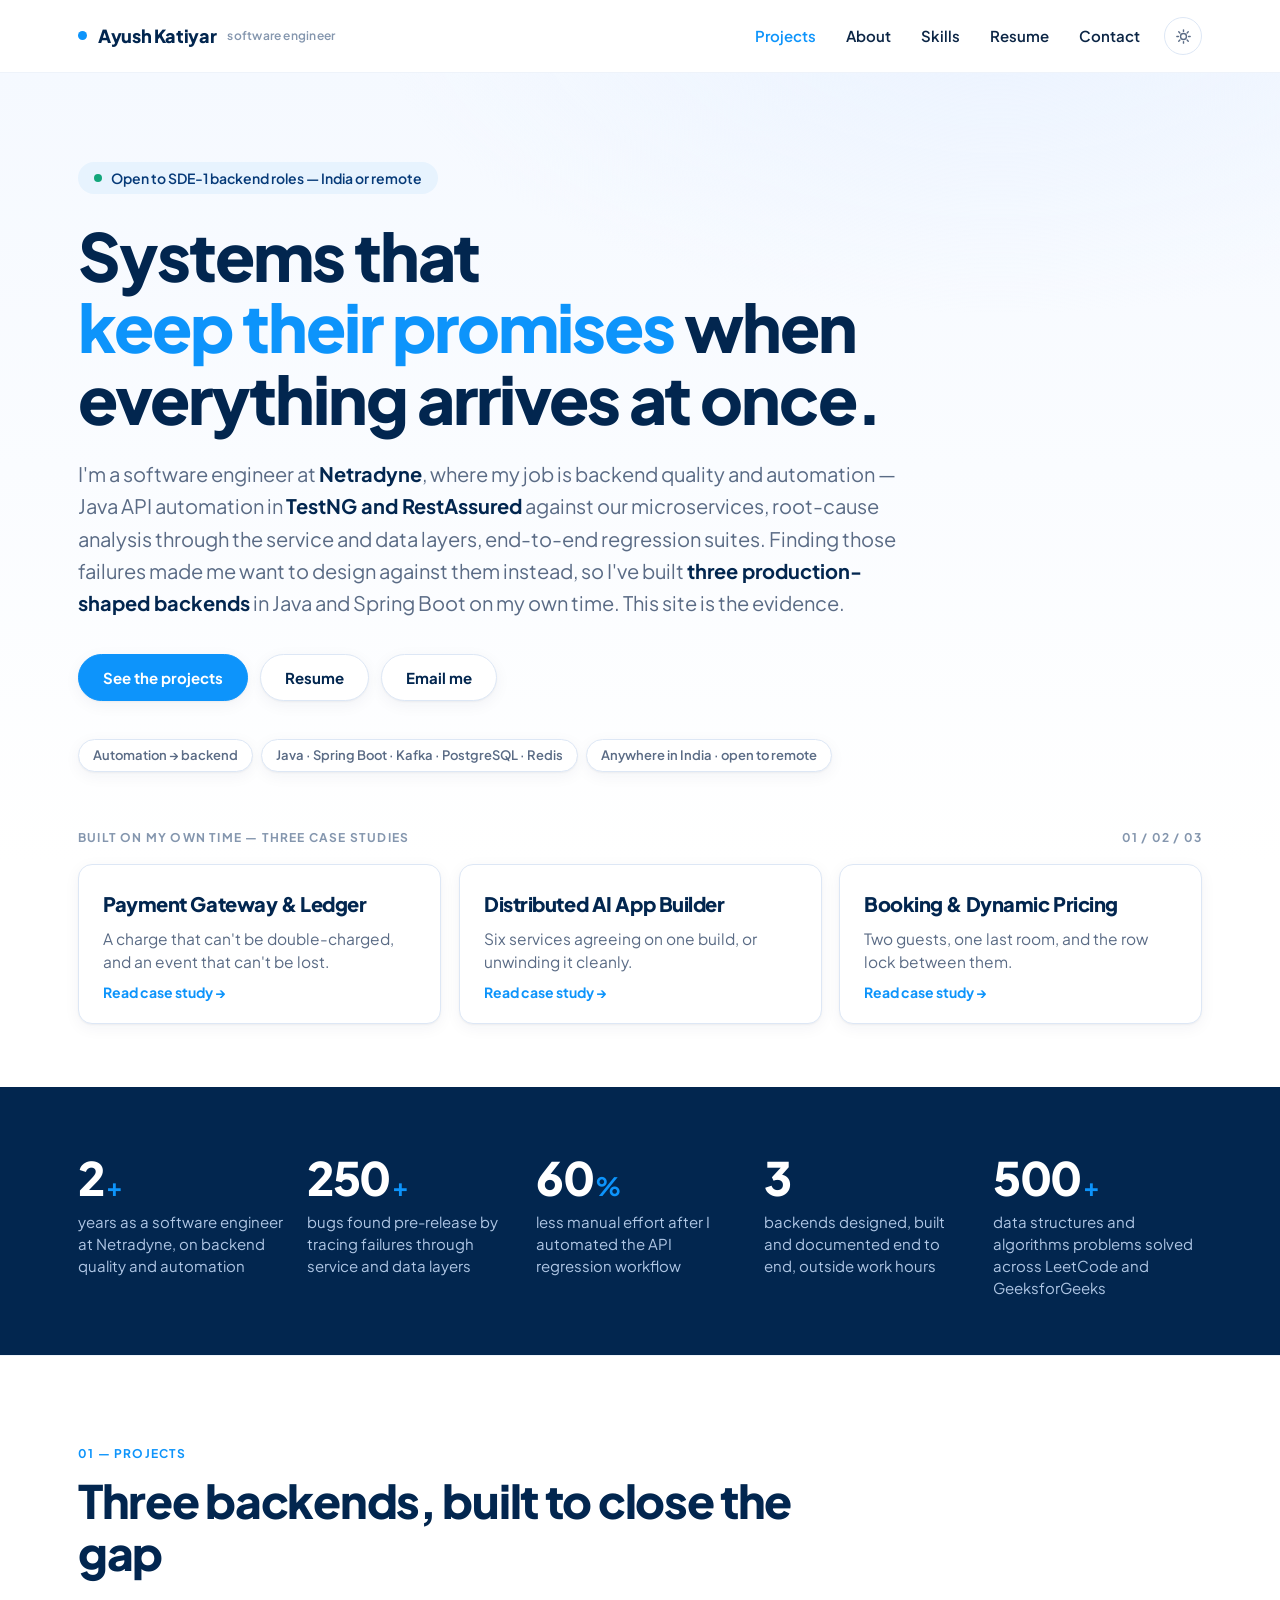
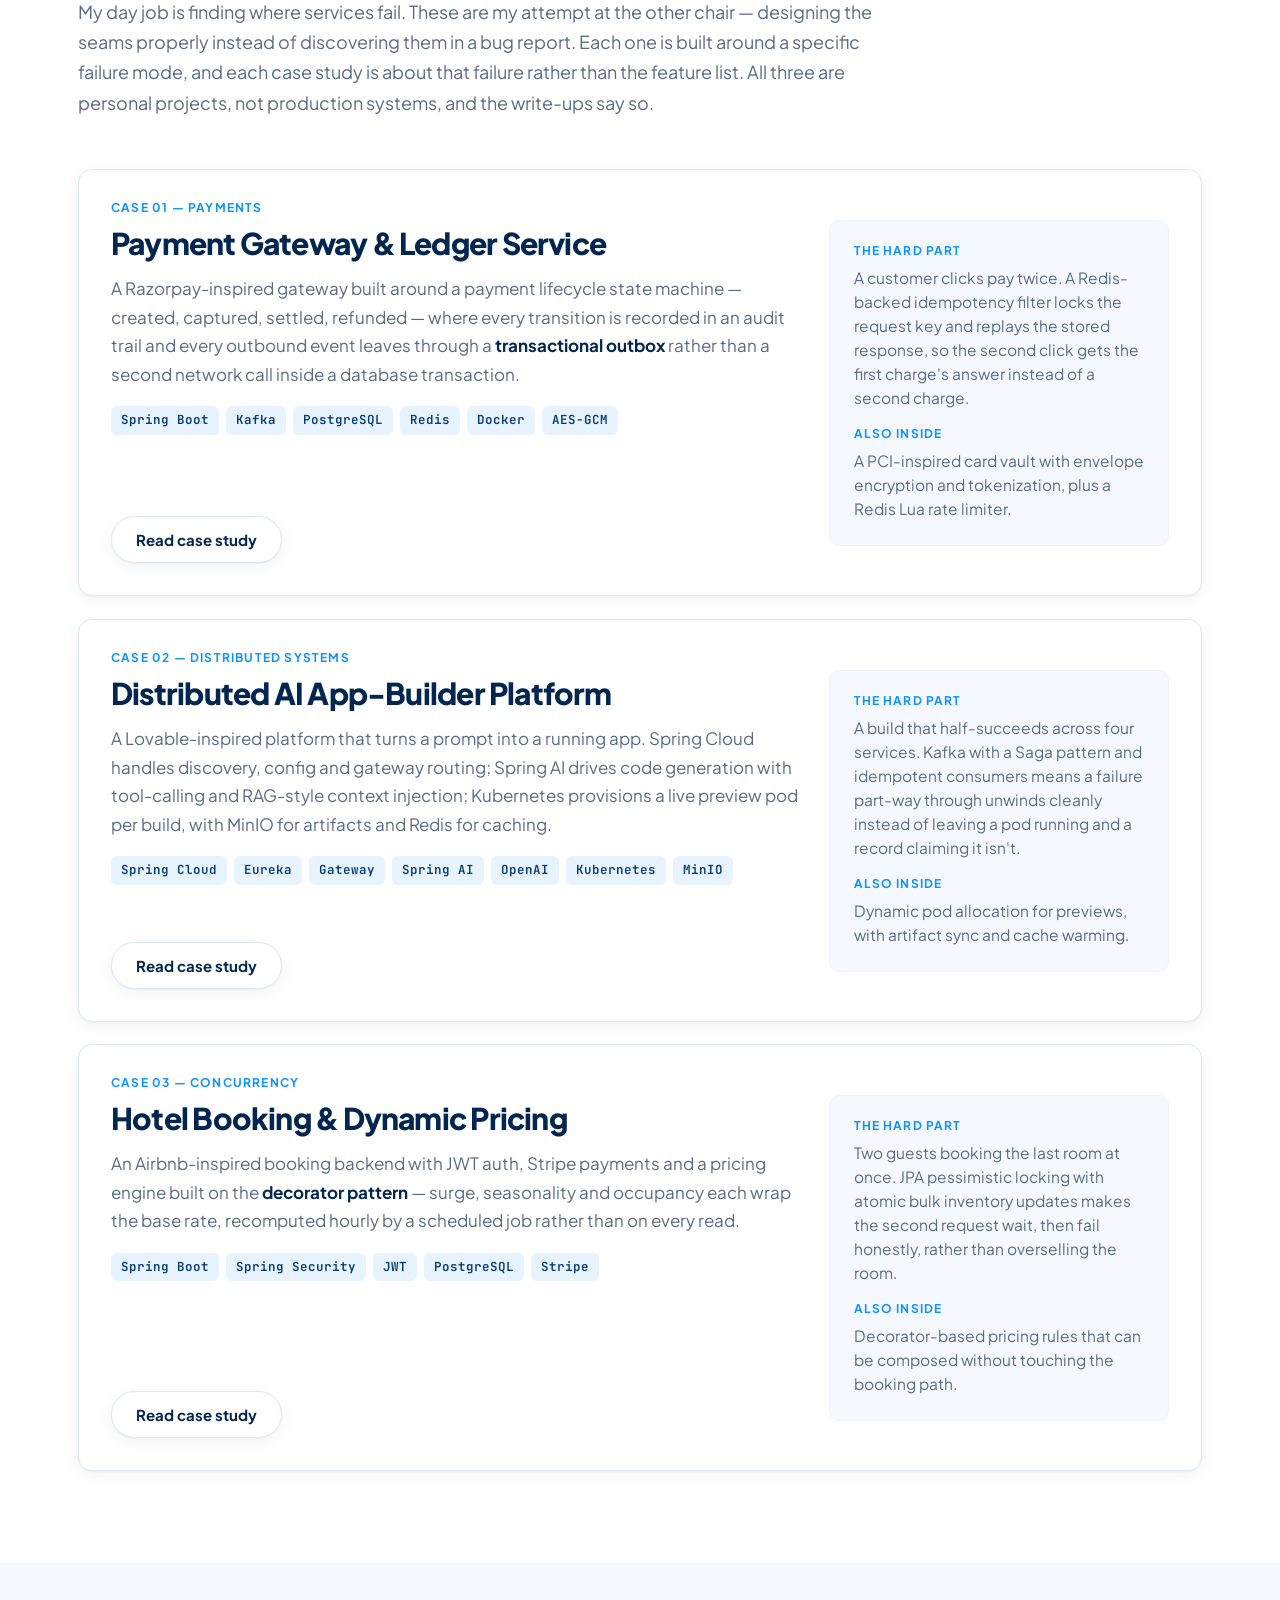
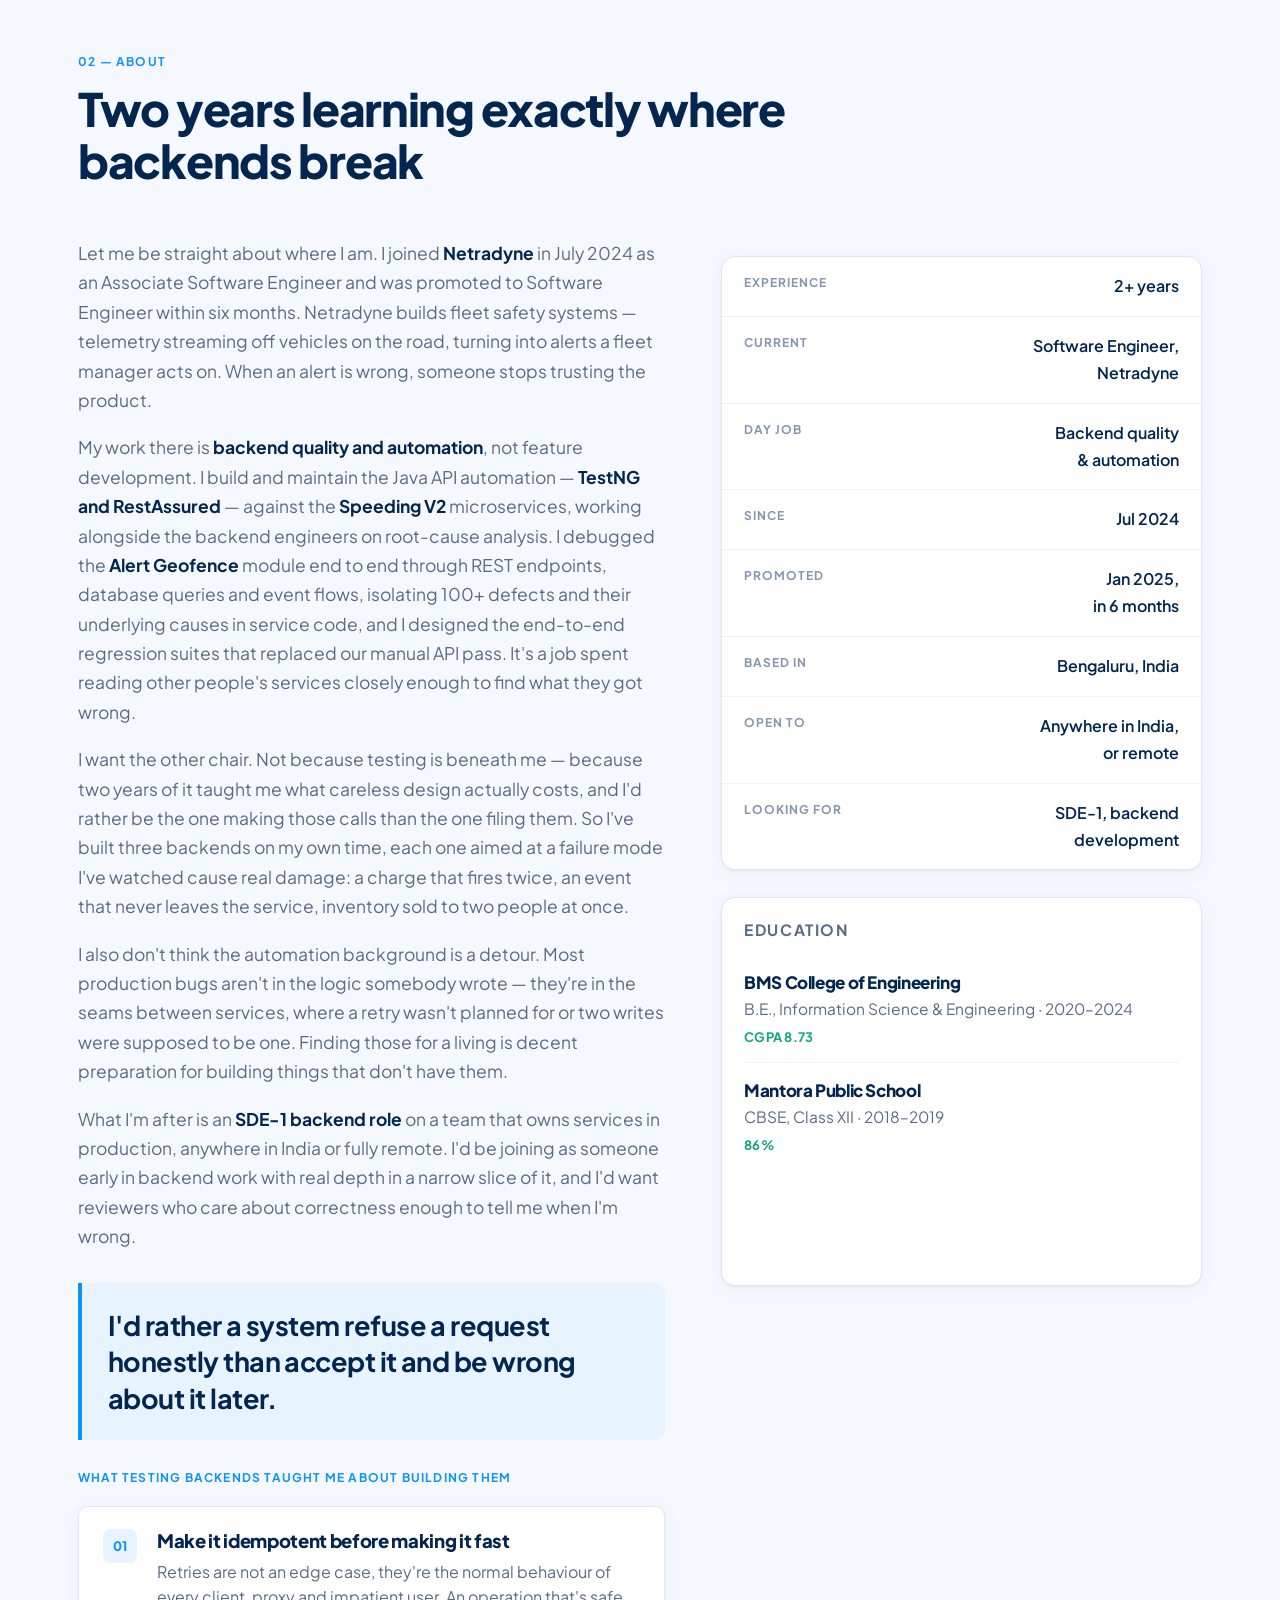
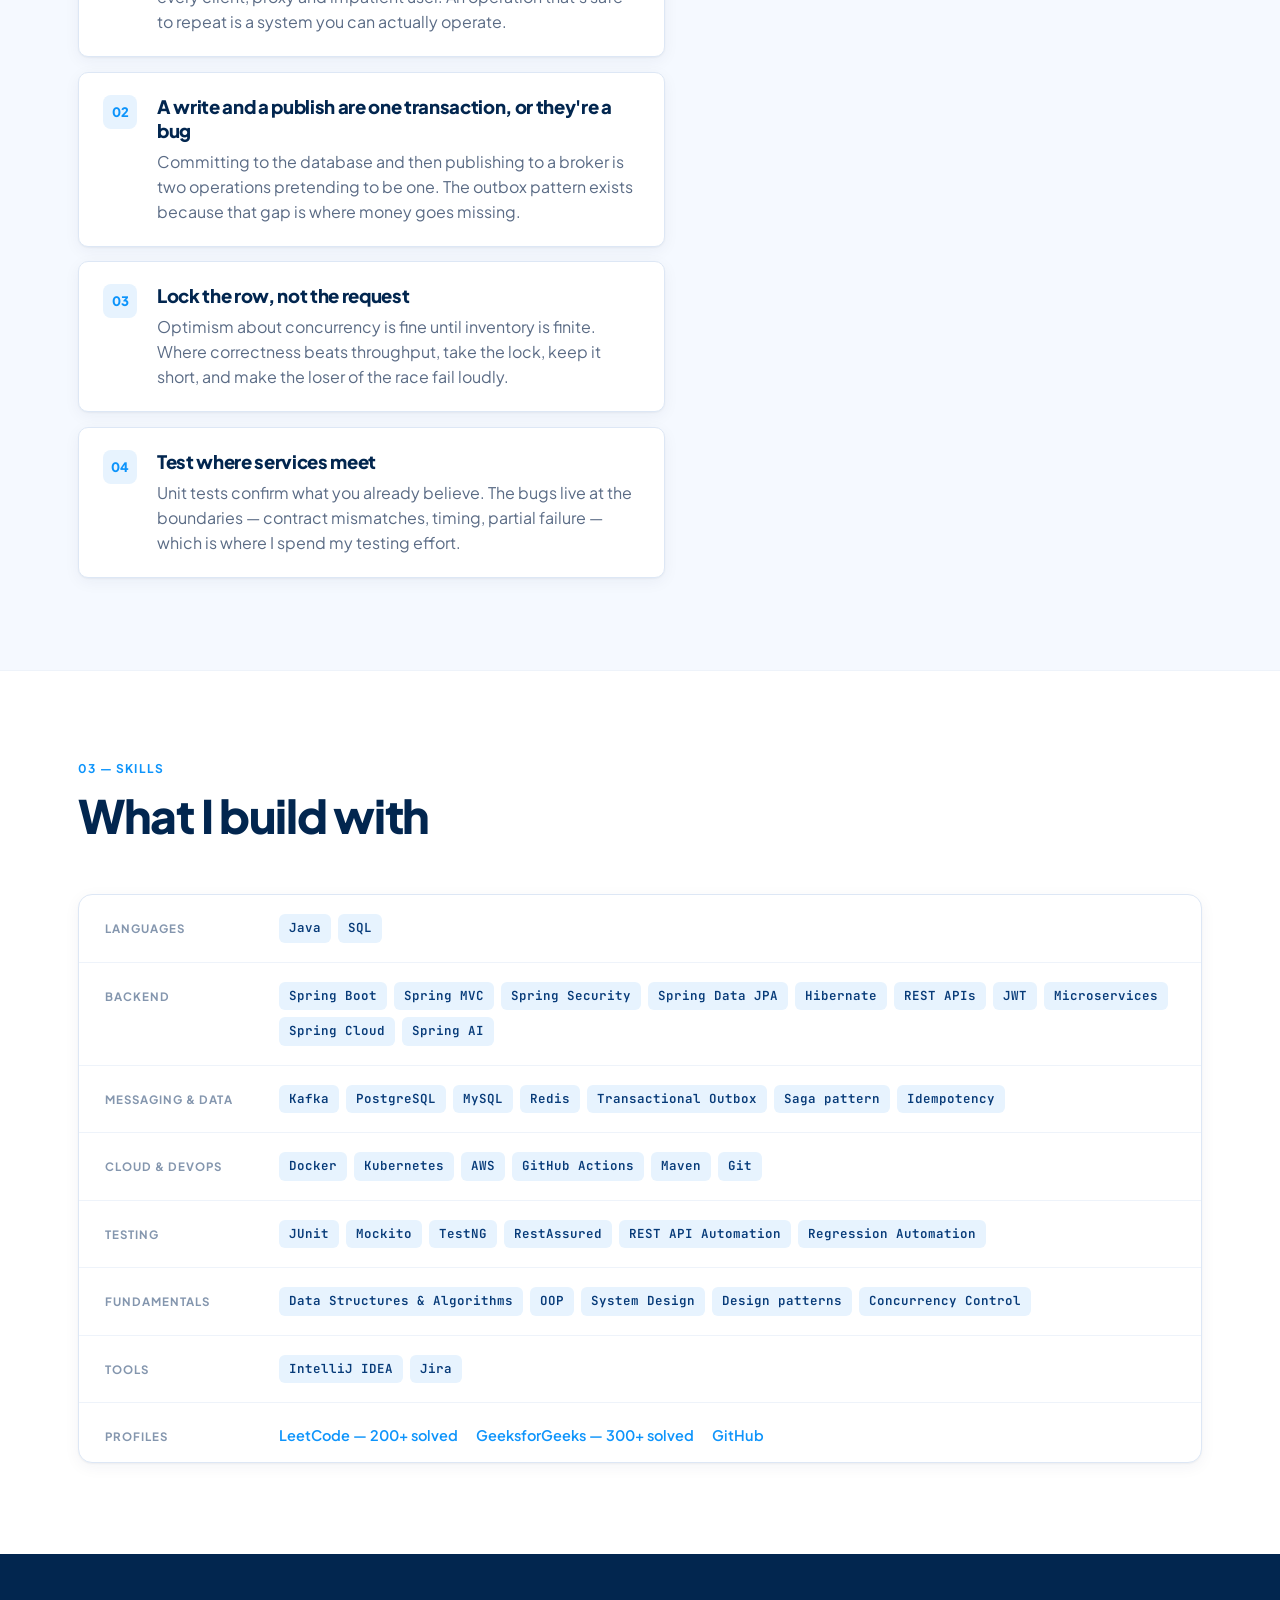
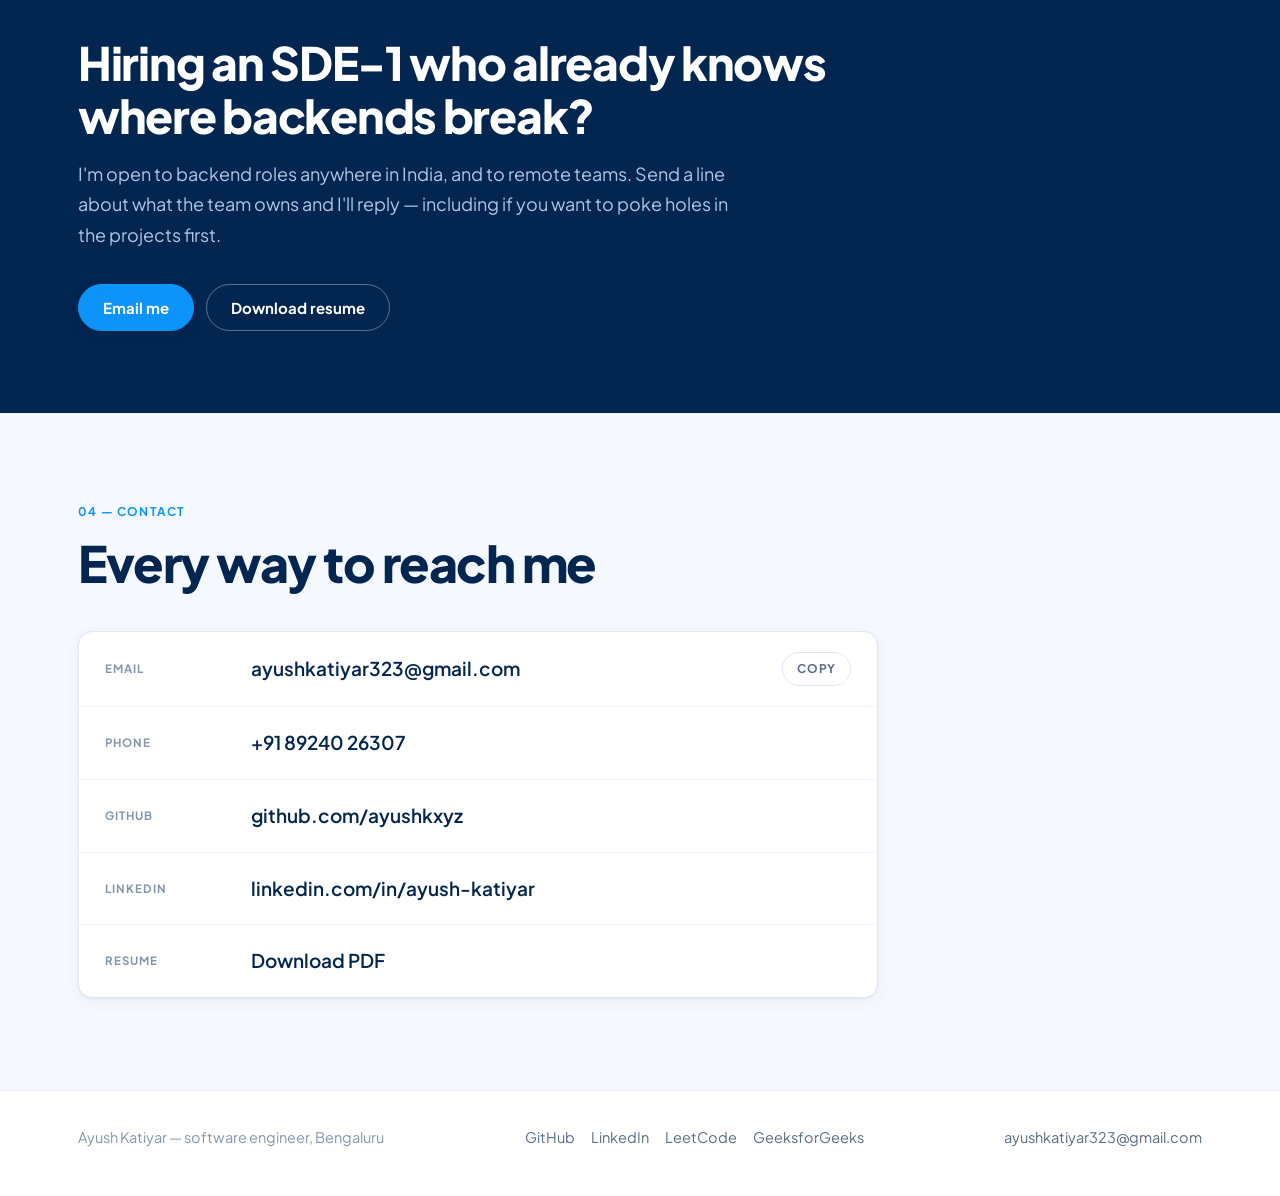
==== commit f2adf69c: "Sync portfolio content with the updated SDE resume Replaces the resume PDF with Ayush_Katiyar_SDE.pd" ====
--- a/index.html
+++ b/index.html
@@ -31,7 +31,7 @@
       <li><a href="#projects" aria-current="true">Projects</a></li>
       <li><a href="#about">About</a></li>
       <li><a href="#skills">Skills</a></li>
-      <li class="hide-sm"><a href="Ayush_Katiyar_Resume_.pdf" download>Resume</a></li>
+      <li class="hide-sm"><a href="Ayush_Katiyar_SDE.pdf" download>Resume</a></li>
       <li><a href="#contact">Contact</a></li>
     </ul>
     <button class="theme-toggle" id="themeToggle" type="button" aria-label="Switch to dark mode" aria-pressed="false" title="Toggle dark mode">
@@ -46,10 +46,10 @@
     <div class="wrap">
       <span class="badge"><span class="dot" aria-hidden="true"></span> Open to SDE-1 backend roles — India or remote</span>
       <h1>Systems that <em>keep their promises</em> when everything arrives at once.</h1>
-      <p class="lede">I'm a software engineer at <b>Netradyne</b>, where my job is backend quality and test automation — API suites for our microservices, root-cause analysis through the service and data layers, regression tooling. Finding those failures made me want to design against them instead, so I've built <b>three production-shaped backends</b> in Java and Spring Boot on my own time. This site is the evidence.</p>
+      <p class="lede">I'm a software engineer at <b>Netradyne</b>, where my job is backend quality and automation &mdash; Java API automation in <b>TestNG and RestAssured</b> against our microservices, root-cause analysis through the service and data layers, end-to-end regression suites. Finding those failures made me want to design against them instead, so I've built <b>three production-shaped backends</b> in Java and Spring Boot on my own time. This site is the evidence.</p>
       <div class="hero-actions">
         <a class="btn btn-fill" href="#projects">See the projects</a>
-        <a class="btn" href="Ayush_Katiyar_Resume_.pdf" download>Resume</a>
+        <a class="btn" href="Ayush_Katiyar_SDE.pdf" download>Resume</a>
         <a class="btn" href="https://mail.google.com/mail/?view=cm&amp;fs=1&amp;to=ayushkatiyar323@gmail.com&amp;su=Hi%20Ayush" target="_blank" rel="noopener" data-email="ayushkatiyar323@gmail.com">Email me</a>
       </div>
       <div class="hero-meta">
@@ -110,6 +110,10 @@
           <p class="n">3</p>
           <p>backends designed, built and documented end to end, outside work hours</p>
         </div>
+        <div class="stat">
+          <p class="n">500<small>+</small></p>
+          <p>data structures and algorithms problems solved across LeetCode and GeeksforGeeks</p>
+        </div>
       </div>
     </div>
   </section>
@@ -129,7 +133,7 @@
           <p class="label kicker">Case 01 — Payments</p>
           <h3><a href="payment-gateway.html">Payment Gateway &amp; Ledger Service</a></h3>
           <p class="body">A Razorpay-inspired gateway built around a payment lifecycle state machine — created, captured, settled, refunded — where every transition is recorded in an audit trail and every outbound event leaves through a <b>transactional outbox</b> rather than a second network call inside a database transaction.</p>
-          <div class="stack"><span>Spring Boot</span><span>Kafka</span><span>PostgreSQL</span><span>Redis</span><span>AES-GCM</span></div>
+          <div class="stack"><span>Spring Boot</span><span>Kafka</span><span>PostgreSQL</span><span>Redis</span><span>Docker</span><span>AES-GCM</span></div>
           <div class="entry-cta"><a class="btn" href="payment-gateway.html">Read case study</a></div>
         </div>
         <dl class="aside">
@@ -145,7 +149,7 @@
           <p class="label kicker">Case 02 — Distributed systems</p>
           <h3><a href="ai-platform.html">Distributed AI App-Builder Platform</a></h3>
           <p class="body">A Lovable-inspired platform that turns a prompt into a running app. Spring Cloud handles discovery, config and gateway routing; Spring AI drives code generation with tool-calling and RAG-style context injection; Kubernetes provisions a live preview pod per build, with MinIO for artifacts and Redis for caching.</p>
-          <div class="stack"><span>Spring Cloud</span><span>Eureka</span><span>Gateway</span><span>Spring AI</span><span>Kubernetes</span><span>MinIO</span></div>
+          <div class="stack"><span>Spring Cloud</span><span>Eureka</span><span>Gateway</span><span>Spring AI</span><span>OpenAI</span><span>Kubernetes</span><span>MinIO</span></div>
           <div class="entry-cta"><a class="btn" href="ai-platform.html">Read case study</a></div>
         </div>
         <dl class="aside">
@@ -187,7 +191,7 @@
         <div>
           <div class="prose">
             <p>Let me be straight about where I am. I joined <b>Netradyne</b> in July 2024 as an Associate Software Engineer and was promoted to Software Engineer within six months. Netradyne builds fleet safety systems — telemetry streaming off vehicles on the road, turning into alerts a fleet manager acts on. When an alert is wrong, someone stops trusting the product.</p>
-            <p>My work there is <b>backend quality and automation</b>, not feature development. I write the API test suites for the <b>Speeding V2</b> microservices, debug the <b>Alert Geofence</b> module end to end through REST endpoints, database queries and event flows, and I built the automation that replaced our manual API regression pass. It's a job spent reading other people's services closely enough to find what they got wrong.</p>
+            <p>My work there is <b>backend quality and automation</b>, not feature development. I build and maintain the Java API automation &mdash; <b>TestNG and RestAssured</b> &mdash; against the <b>Speeding V2</b> microservices, working alongside the backend engineers on root-cause analysis. I debugged the <b>Alert Geofence</b> module end to end through REST endpoints, database queries and event flows, isolating 100+ defects and their underlying causes in service code, and I designed the end-to-end regression suites that replaced our manual API pass. It's a job spent reading other people's services closely enough to find what they got wrong.</p>
             <p>I want the other chair. Not because testing is beneath me — because two years of it taught me what careless design actually costs, and I'd rather be the one making those calls than the one filing them. So I've built three backends on my own time, each one aimed at a failure mode I've watched cause real damage: a charge that fires twice, an event that never leaves the service, inventory sold to two people at once.</p>
             <p>I also don't think the automation background is a detour. Most production bugs aren't in the logic somebody wrote — they're in the seams between services, where a retry wasn't planned for or two writes were supposed to be one. Finding those for a living is decent preparation for building things that don't have them.</p>
             <p>What I'm after is an <b>SDE-1 backend role</b> on a team that owns services in production, anywhere in India or fully remote. I'd be joining as someone early in backend work with real depth in a narrow slice of it, and I'd want reviewers who care about correctness enough to tell me when I'm wrong.</p>
@@ -230,7 +234,7 @@
             <div class="row"><dt>Current</dt><dd>Software Engineer,<br>Netradyne</dd></div>
             <div class="row"><dt>Day job</dt><dd>Backend quality<br>&amp; automation</dd></div>
             <div class="row"><dt>Since</dt><dd>Jul 2024</dd></div>
-            <div class="row"><dt>Promoted</dt><dd>In 6 months</dd></div>
+            <div class="row"><dt>Promoted</dt><dd>Jan 2025,<br>in 6 months</dd></div>
             <div class="row"><dt>Based in</dt><dd>Bengaluru, India</dd></div>
             <div class="row"><dt>Open to</dt><dd>Anywhere in India,<br>or remote</dd></div>
             <div class="row"><dt>Looking for</dt><dd>SDE-1, backend<br>development</dd></div>
@@ -286,8 +290,12 @@
           <div class="stack"><span>Docker</span><span>Kubernetes</span><span>AWS</span><span>GitHub Actions</span><span>Maven</span><span>Git</span></div>
         </div>
         <div class="srow">
+          <p class="lbl">Testing</p>
+          <div class="stack"><span>JUnit</span><span>Mockito</span><span>TestNG</span><span>RestAssured</span><span>REST API Automation</span><span>Regression Automation</span></div>
+        </div>
+        <div class="srow">
           <p class="lbl">Fundamentals</p>
-          <div class="stack"><span>Data Structures &amp; Algorithms</span><span>OOP</span><span>System Design</span><span>Design patterns</span></div>
+          <div class="stack"><span>Data Structures &amp; Algorithms</span><span>OOP</span><span>System Design</span><span>Design patterns</span><span>Concurrency Control</span></div>
         </div>
         <div class="srow">
           <p class="lbl">Tools</p>
@@ -296,8 +304,8 @@
         <div class="srow">
           <p class="lbl">Profiles</p>
           <div class="skill-links">
-            <a href="https://leetcode.com/u/AyushKatiyar/" target="_blank" rel="noopener">LeetCode</a>
-            <a href="https://www.geeksforgeeks.org/profile/ayushkatiyar323" target="_blank" rel="noopener">GeeksforGeeks</a>
+            <a href="https://leetcode.com/u/AyushKatiyar/" target="_blank" rel="noopener">LeetCode &mdash; 200+ solved</a>
+            <a href="https://www.geeksforgeeks.org/profile/ayushkatiyar323" target="_blank" rel="noopener">GeeksforGeeks &mdash; 300+ solved</a>
             <a href="https://github.com/ayushkxyz" target="_blank" rel="noopener">GitHub</a>
           </div>
         </div>
@@ -311,7 +319,7 @@
       <p>I'm open to backend roles anywhere in India, and to remote teams. Send a line about what the team owns and I'll reply — including if you want to poke holes in the projects first.</p>
       <div class="row">
         <a class="btn btn-fill" href="https://mail.google.com/mail/?view=cm&amp;fs=1&amp;to=ayushkatiyar323@gmail.com&amp;su=Hi%20Ayush" target="_blank" rel="noopener" data-email="ayushkatiyar323@gmail.com">Email me</a>
-        <a class="btn btn-ghost" href="Ayush_Katiyar_Resume_.pdf" download>Download resume</a>
+        <a class="btn btn-ghost" href="Ayush_Katiyar_SDE.pdf" download>Download resume</a>
       </div>
     </div>
   </section>
@@ -340,7 +348,7 @@
         </div>
         <div class="crow">
           <span class="lbl">Resume</span>
-          <span class="val"><a href="Ayush_Katiyar_Resume_.pdf" download>Download PDF</a></span>
+          <span class="val"><a href="Ayush_Katiyar_SDE.pdf" download>Download PDF</a></span>
         </div>
       </div>
     </div>
--- a/styles.css
+++ b/styles.css
@@ -204,7 +204,7 @@
 
 /* ---------------- stat band ---------------- */
 .stats{background:var(--band);border:0;padding:56px 0}
-.stat-grid{display:grid;grid-template-columns:repeat(4,1fr);gap:20px}
+.stat-grid{display:grid;grid-template-columns:repeat(5,1fr);gap:20px}
 .stat{color:var(--band-fg)}
 .stat .n{font-size:clamp(32px,3.8vw,46px);font-weight:800;letter-spacing:-.03em;color:var(--band-fg);line-height:1.05}
 .stat .n small{font-size:.55em;font-weight:700;color:var(--blue);margin-left:2px}
@@ -462,7 +462,7 @@
   .spec div:nth-child(3){border-left:0}
   .spec div:nth-child(n+3){border-top:1px solid var(--line-2)}
   .peek-grid{grid-template-columns:1fr}
-  .stat-grid{grid-template-columns:repeat(2,1fr);gap:28px}
+  .stat-grid{grid-template-columns:repeat(3,1fr);gap:28px}
   section{padding:70px 0}
   .hero-top{padding:60px 0 46px}
 }
